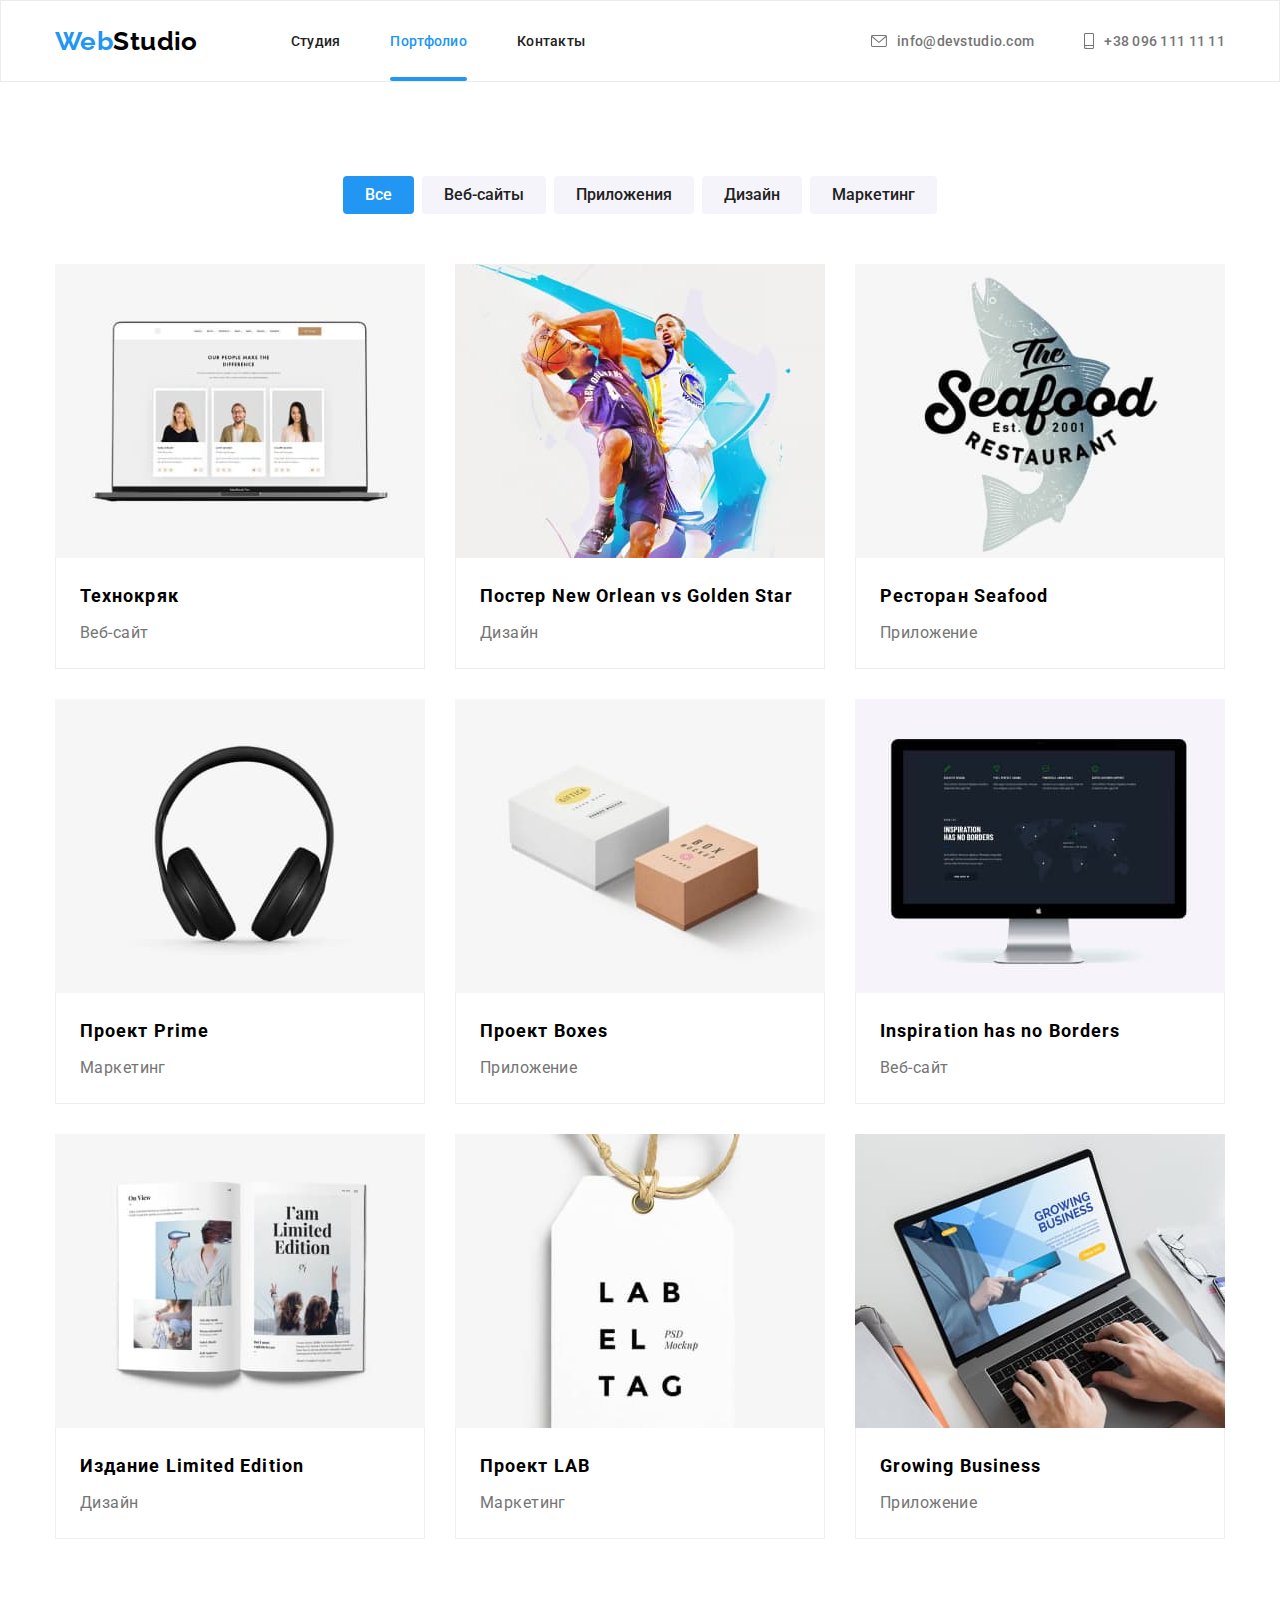
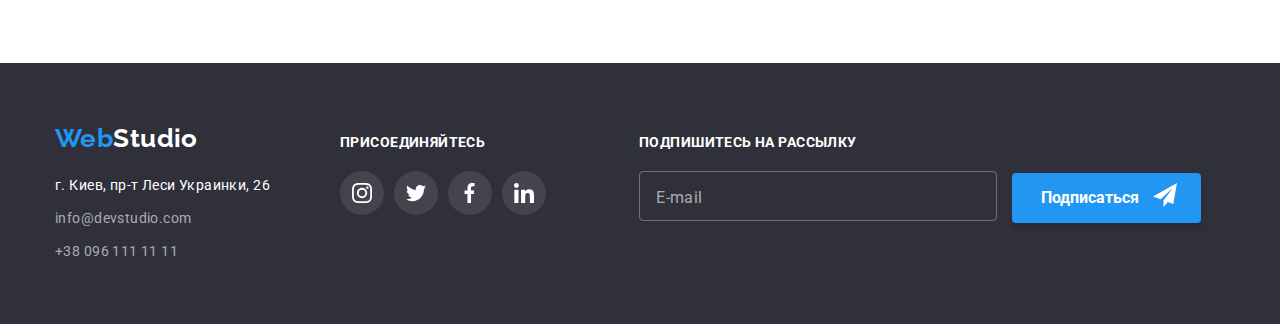
==== portfolio.html @ 41ed91b5 "Initial commit" ====
<!DOCTYPE html>
<html lang="ru">
  <head>
    <meta charset="UTF-8" />
    <meta http-equiv="X-UA-Compatible" content="IE=edge" />
    <meta name="viewport" content="width=device-width, initial-scale=1.0" />
    <title>Студия</title>
    <link rel="preconnect" href="https://fonts.googleapis.com" />
    <link rel="preconnect" href="https://fonts.gstatic.com" crossorigin />
    <!-- font styles start -->
    <link
      href="https://fonts.googleapis.com/css2?family=Raleway:wght@700&family=Roboto:wght@400;500;700;900&display=swap"
      rel="stylesheet"
    />
    <!-- font styles end -->

    <!-- normalize styles start -->
    <link
      rel="stylesheet"
      href="https://cdn.jsdelivr.net/npm/modern-normalize@1.1.0/modern-normalize.min.css"
    />
    <!-- normalize styles end -->

    <!-- custom styles start -->
    <link rel="stylesheet" href="./css/styles.css" />
    <!-- custom styles end -->
  </head>

  <body>
    <!-- Секція хедер -->
    <header class="header">
      <div class="container header-container">
        <!--Навігація  -->

        <nav class="header-nav">
          <a href="./index.html" lang="en" class="logo">
            <span class="logo-inner">Web</span>Studio</a
          >
          <ul class="header-list">
            <li class="lists list-nav">
              <a class="links nav" href="./index.html">Студия</a>
            </li>

            <li class="lists list-nav">
              <a class="links nav current" href="./portfolio.html">Портфолио</a>
            </li>
            <li class="lists list-nav">
              <a class="links nav" href="">Контакты</a>
            </li>
          </ul>
        </nav>
        <!-- Контакти -->
        <ul class="contact">
          <li class="lists list-contact">
            <a class="links contact-item" href="mailto:info@devstudio.com">
              <svg class="header-contact-icon" width="16" height="12">
                <use href="./images/icons.svg#icon-mail"></use>
              </svg>
              info@devstudio.com</a
            >
          </li>

          <li class="lists list-contact">
            <a class="links contact-item" href="tel:+380961111111">
              <svg class="header-contact-icon" width="10" height="16">
                <use href="./images/icons.svg#icon-tel"></use>
              </svg>
              +38 096 111 11 11</a
            >
          </li>
        </ul>
      </div>
    </header>

    <!-- Секція унікального контенту -->

    <main>
      <!-- Секція меню -->
      <section class="sections">
        <div class="container">
          <h1 class="visually-hidden" hidden>Портфолио</h1>
          <ul class="button-list">
            <li class="button-item">
              <button class="button current-button" type="button">Все</button>
            </li>
            <li class="button-item">
              <button class="button" type="button">Веб-сайты</button>
            </li>
            <li class="button-item">
              <button class="button" type="button">Приложения</button>
            </li>
            <li class="button-item">
              <button class="button" type="button">Дизайн</button>
            </li>
            <li class="button-item">
              <button class="button" type="button">Маркетинг</button>
            </li>
          </ul>

          <!-- Портфоліо -->

          <ul class="portfolio-list">
            <!-- 1 -->
            <li class="lists pic-list">
              <a
                class="links portfolio-link"
                href="#"
                target="_blank"
                rel="noopener noreferrer"
                aria-label="Веб-сайт Технокряк"
              >
                <div class="overlay">
                  <img
                    class="pic"
                    src="./images/portfolio/portfolio-1.jpg"
                    width="370"
                    height="294"
                    alt="Веб-сайт Технокряк"
                  />

                  <div class="portfolio-overlay">
                    <p class="portfolio-desc">
                      Ресурс предлагает комплексные предложения с разным уровнем
                      функционала и сервисов. Все это позволит посетителю
                      получить исчерпывающие сведения о компании или частном
                      лице.
                    </p>
                  </div>
                </div>

                <div class="portfolio-text">
                  <h2 class="pic-title">Технокряк</h2>
                  <p class="pic-text">Веб-сайт</p>
                </div>
              </a>
            </li>
            <!-- 2 -->
            <li class="lists pic-list">
              <a
                class="links portfolio-link"
                href="#"
                target="_blank"
                rel="noopener noreferrer"
                aria-label="Постер New Orlean vs Golden Star"
              >
                <div class="overlay">
                  <img
                    class="pic"
                    src="./images/portfolio/portfolio-2.jpg"
                    width="370"
                    height="294"
                    alt="Постер New Orlean vs Golden Star"
                  />

                  <div class="portfolio-overlay">
                    <p class="portfolio-desc">
                      Ресурс предлагает комплексные предложения с разным уровнем
                      функционала и сервисов. Все это позволит посетителю
                      получить исчерпывающие сведения о компании или частном
                      лице.
                    </p>
                  </div>
                </div>

                <div class="portfolio-text">
                  <h2 class="pic-title">Постер New Orlean vs Golden Star</h2>
                  <p class="pic-text">Дизайн</p>
                </div>
              </a>
            </li>
            <!-- 3 -->
            <li class="lists pic-list">
              <a
                class="links portfolio-link"
                href="#"
                target="_blank"
                rel="noopener noreferrer"
                aria-label="Приложение Ресторан Seafood"
              >
                <div class="overlay">
                  <img
                    class="pic"
                    src="./images/portfolio/portfolio-3.jpg"
                    width="370"
                    height="294"
                    alt="Приложение Ресторан Seafood"
                  />

                  <div class="portfolio-overlay">
                    <p class="portfolio-desc">
                      Ресурс предлагает комплексные предложения с разным уровнем
                      функционала и сервисов. Все это позволит посетителю
                      получить исчерпывающие сведения о компании или частном
                      лице.
                    </p>
                  </div>
                </div>

                <div class="portfolio-text">
                  <h2 class="pic-title">Ресторан Seafood</h2>
                  <p class="pic-text">Приложение</p>
                </div>
              </a>
            </li>
            <!-- 4 -->
            <li class="lists pic-list">
              <a
                class="links portfolio-link"
                href="#"
                target="_blank"
                rel="noopener noreferrer"
                aria-label="Проект Prime Маркетинг"
              >
                <div class="overlay">
                  <img
                    class="pic"
                    src="./images/portfolio/portfolio-4.jpg"
                    width="370"
                    height="294"
                    alt="Проект Prime Маркетинг"
                  />
                  <div class="portfolio-overlay">
                    <p class="portfolio-desc">
                      Ресурс предлагает комплексные предложения с разным уровнем
                      функционала и сервисов. Все это позволит посетителю
                      получить исчерпывающие сведения о компании или частном
                      лице.
                    </p>
                  </div>
                </div>

                <div class="portfolio-text">
                  <h2 class="pic-title">Проект Prime</h2>
                  <p class="pic-text">Маркетинг</p>
                </div>
              </a>
            </li>
            <!-- 5 -->
            <li class="lists pic-list">
              <a
                class="links portfolio-link"
                href="#"
                target="_blank"
                rel="noopener noreferrer"
                aria-label="Приложение Проект Boxes"
              >
                <div class="overlay">
                  <img
                    class="pic"
                    src="./images/portfolio/portfolio-5.jpg"
                    width="370"
                    height="294"
                    alt="Приложение Проект Boxes"
                  />
                  <div class="portfolio-overlay">
                    <p class="portfolio-desc">
                      Ресурс предлагает комплексные предложения с разным уровнем
                      функционала и сервисов. Все это позволит посетителю
                      получить исчерпывающие сведения о компании или частном
                      лице.
                    </p>
                  </div>
                </div>

                <div class="portfolio-text">
                  <h2 class="pic-title">Проект Boxes</h2>
                  <p class="pic-text">Приложение</p>
                </div>
              </a>
            </li>
            <!-- 6 -->
            <li class="lists pic-list">
              <a
                class="links portfolio-link"
                href="#"
                target="_blank"
                rel="noopener noreferrer"
                aria-label="Веб-сайт Inspiration has no Borders"
              >
                <div class="overlay">
                  <img
                    class="pic"
                    src="./images/portfolio/portfolio-6.jpg"
                    width="370"
                    height="294"
                    alt="Веб-сайт Inspiration has no Borders"
                  />
                  <div class="portfolio-overlay">
                    <p class="portfolio-desc">
                      Ресурс предлагает комплексные предложения с разным уровнем
                      функционала и сервисов. Все это позволит посетителю
                      получить исчерпывающие сведения о компании или частном
                      лице.
                    </p>
                  </div>
                </div>

                <div class="portfolio-text">
                  <h2 class="pic-title">Inspiration has no Borders</h2>
                  <p class="pic-text">Веб-сайт</p>
                </div>
              </a>
            </li>
            <!-- 7 -->
            <li class="lists pic-list">
              <a
                class="links portfolio-link"
                href="#"
                target="_blank"
                rel="noopener noreferrer"
                aria-label="Дизайн Издание Limited Edition"
              >
                <div class="overlay">
                  <img
                    class="pic"
                    src="./images/portfolio/portfolio-7.jpg"
                    width="370"
                    height="294"
                    alt="Дизайн Издание Limited Edition"
                  />
                  <div class="portfolio-overlay">
                    <p class="portfolio-desc">
                      Ресурс предлагает комплексные предложения с разным уровнем
                      функционала и сервисов. Все это позволит посетителю
                      получить исчерпывающие сведения о компании или частном
                      лице.
                    </p>
                  </div>
                </div>

                <div class="portfolio-text">
                  <h2 class="pic-title">Издание Limited Edition</h2>
                  <p class="pic-text">Дизайн</p>
                </div>
              </a>
            </li>
            <!-- 8 -->
            <li class="lists pic-list">
              <a
                class="links portfolio-link"
                href="#"
                target="_blank"
                rel="noopener noreferrer"
                aria-label="Маркетинг Проект LAB"
              >
                <div class="overlay">
                  <img
                    class="pic"
                    src="./images/portfolio/portfolio-8.jpg"
                    width="370"
                    height="294"
                    alt="Маркетинг Проект LAB"
                  />
                  <div class="portfolio-overlay">
                    <p class="portfolio-desc">
                      Ресурс предлагает комплексные предложения с разным уровнем
                      функционала и сервисов. Все это позволит посетителю
                      получить исчерпывающие сведения о компании или частном
                      лице.
                    </p>
                  </div>
                </div>

                <div class="portfolio-text">
                  <h2 class="pic-title">Проект LAB</h2>
                  <p class="pic-text">Маркетинг</p>
                </div>
              </a>
            </li>
            <!-- 9 -->
            <li class="lists pic-list">
              <a
                class="links portfolio-link"
                href="#"
                target="_blank"
                rel="noopener noreferrer"
                aria-label="Приложение Growing Business"
              >
                <div class="overlay">
                  <img
                    class="pic"
                    src="./images/portfolio/portfolio-9.jpg"
                    width="370"
                    height="294"
                    alt="Приложение Growing Business"
                  />
                  <div class="portfolio-overlay">
                    <p class="portfolio-desc">
                      Ресурс предлагает комплексные предложения с разным уровнем
                      функционала и сервисов. Все это позволит посетителю
                      получить исчерпывающие сведения о компании или частном
                      лице.
                    </p>
                  </div>
                </div>

                <div class="portfolio-text">
                  <h2 class="pic-title">Growing Business</h2>
                  <p class="pic-text">Приложение</p>
                </div>
              </a>
            </li>
          </ul>
        </div>
      </section>
    </main>

    <!-- Секція футер -->

    <footer class="footer">
      <div class="container footer-container">
        <div>
          <a href="./index.html" lang="en" class="logo-footer">
            <span class="logo-inner">Web</span>Studio</a
          >
          <address>
            <ul class="lists">
              <li class="footer-list">
                <a
                  class="links footer-address"
                  href="https://goo.gl/maps/wfiKkDKAyTFL9xXX8"
                  target="_blank"
                  rel="noopener noreferrer"
                >
                  г. Киев, пр-т Леси Украинки, 26
                </a>
              </li>
              <li class="footer-list">
                <a class="links footer-link" href="mailto:info@devstudio.com"
                  >info@devstudio.com</a
                >
              </li>
              <li class="footer-list">
                <a class="links footer-link" href="tel:+380961111111"
                  >+38 096 111 11 11</a
                >
              </li>
            </ul>
          </address>
        </div>

        <div class="footer-contacts">
          <h3 class="footer-contacts-title">присоединяйтесь</h3>
          <ul class="footer-contacts-list">
            <li class="footer-icons">
              <a
                class="footer-contacts-link"
                href=""
                target="_blank"
                rel="noopener noreferrer"
                aria-label="Instagram"
              >
                <svg class="footer-icons-img" width="20" height="20">
                  <use href="./images/icons.svg#icon-instagram"></use>
                </svg>
              </a>
            </li>

            <li class="footer-icons">
              <a
                class="footer-contacts-link"
                href=""
                target="_blank"
                rel="noopener noreferrer"
                aria-label="Twitter"
              >
                <svg class="footer-icons-img" width="20" height="20">
                  <use href="./images/icons.svg#icon-twitter"></use>
                </svg>
              </a>
            </li>

            <li class="footer-icons">
              <a
                class="footer-contacts-link"
                href=""
                target="_blank"
                rel="noopener noreferrer"
                aria-label="Facebook"
              >
                <svg class="footer-icons-img" width="20" height="20">
                  <use href="./images/icons.svg#icon-facebook"></use>
                </svg>
              </a>
            </li>

            <li class="footer-icons">
              <a
                class="footer-contacts-link"
                href=""
                target="_blank"
                rel="noopener noreferrer"
                aria-label="linkedin"
              >
                <svg class="footer-icons-img" width="20" height="20">
                  <use href="./images/icons.svg#icon-linkedin"></use>
                </svg>
              </a>
            </li>
          </ul>
        </div>

        <div class="footer-form">
          <h3 class="footer-mail-title">Подпишитесь на рассылку</h3>
          <div class="footer-form-group">
            <form class="footer-form-mail" name="subscription-form">
              <div class="footer-field-group">
                <label>
                  <input
                    class="footer-input-field"
                    type="email"
                    name="user-email"
                    placeholder="E-mail"
                  />
                </label>
                <button class="footer-form-button" type="submit">
                  Подписаться
                </button>
                <svg class="send-img" width="24" height="24">
                  <use href="./images/icons.svg#icon-send"></use>
                </svg>
              </div>
            </form>
          </div>
        </div>
      </div>
    </footer>
  </body>
</html>
---- css/styles.css ----
:root {
  /* fonts */
  --main-font: Roboto, sans-serif;
  --secondary-font: Raleway;
  /* text colors */
  --light-grey-txt-cl: #757575;
  --dark-grey-txt-cl: #212121;
  --black-txt-cl: #000000;
  --accent-cl: #2196f3;
  --white-txt-cl: #ffffff;
  /* bg-colors */
  --main-bg-cl: #ffffff;
  --secondary-bg-cl: #2f303a;
  --additional-bg-cl: #f5f4fa;
  --header-border-cl: #ececec;
  /* other */
}

body {
  font-family: var(--main-font);
  font-size: 14px;
  letter-spacing: 0.03em;
  background-color: var(--main-bg-cl);
  color: var(--light-grey-txt-cl);
}

/* reset */

html {
  box-sizing: border-box;
}
*,
*::after,
*::before {
  box-sizing: inherit;
}

.no-scroll {
  overflow: hidden;
}

/* Стили для обнуления верхних отступов у элементов */
h1,
h2,
h3,
h4,
h5,
h6,
p {
  margin: 0;
}

img {
  display: block;
  max-width: 100%;
  height: auto;
}

/* Класс для обнуления базовых свойств у ссылок */

ul {
  list-style: none;
  padding-left: 0;
  margin: 0;
}

.links {
  text-decoration: none;
  color: inherit;
}

/* Класс для обнуления базовых свойств у списков */
.lists {
  list-style: none;
  margin: 0;
  padding: 0;
}

/* Класс для скрытого заголовка */
.visually-hidden {
  position: absolute;
  width: 1px;
  height: 1px;
  margin: -1px;
  border: 0;
  padding: 0;
  white-space: nowrap;
  clip-path: inset(100%);
  clip: rect(0, 0, 0, 0);
  overflow: hidden;
}

.container {
  width: 1200px;
  margin-left: auto;
  margin-right: auto;
  padding-left: 15px;
  padding-right: 15px;
}

.header-container {
  display: flex;
  align-items: center;
}

.sections {
  padding-top: 94px;
  padding-bottom: 94px;
}

.doing-section {
  padding-top: 0px;
  padding-bottom: 94px;
}

.header {
  border: 1px solid var(--header-border-cl);
}

/* Logo style */
.logo {
  color: var(--black-txt-cl);
  text-decoration: none;
  font-family: Raleway;
  font-weight: 700;
  font-size: 26px;
  line-height: 1.19;
  word-spacing: 1px;
  margin-left: 0;
  margin-right: 93px;
}

.logo-inner {
  color: var(--accent-cl);
  text-decoration: none;
  font-family: Raleway;
  font-weight: 700;
  font-size: 26px;
  line-height: 1.19;
  margin-right: 0;
}
.logo-footer {
  color: var(--main-bg-cl);
  text-decoration: none;
  font-family: Raleway;
  font-weight: 700;
  font-size: 26px;
  line-height: 1.19;
  display: inline-block;
  margin-bottom: 20px;
}

/* Navigation style */
.nav {
  position: relative;
  padding-top: 32px;
  padding-bottom: 32px;
  color: var(--dark-grey-txt-cl);
  font-weight: 500;
  line-height: 1.17;
  letter-spacing: 0.02em;
  display: block;

  transition-property: color;
  transition-duration: 250ms;
  transition-timing-function: cubic-bezier(0.4, 0, 0.2, 1);
}

.header-nav {
  display: flex;
  align-items: center;
}
.nav:hover,
.nav:focus {
  color: var(--accent-cl);
}

.current {
  color: var(--accent-cl);
}

.current::after {
  content: '';
  position: absolute;
  bottom: 0;
  left: 0;

  width: 100%;
  height: 4px;

  background-color: var(--accent-cl);
  border-radius: 2px;
}

.header-list {
  display: flex;
  padding-left: 0;
}

.list-nav:not(:last-child) {
  margin-right: 50px;
}

/* Contact style */

.contact {
  display: flex;
  padding-left: 0;
  margin-left: auto;
}

.list-contact:not(:last-child) {
  margin-right: 50px;
}

.contact-item {
  font-weight: 500;
  color: var(--light-grey-txt-cl);
  line-height: 1.17;
  letter-spacing: 0.02em;
  padding-top: 32px;
  padding-bottom: 32px;
  display: flex;
  align-items: center;

  transition-property: color;
  transition-duration: 250ms;
  transition-timing-function: cubic-bezier(0.4, 0, 0.2, 1);
}
.contact-item:hover,
.contact-item:focus {
  color: var(--accent-cl);
}

.header-contact-icon {
  fill: currentColor;
  margin-right: 10px;
}

/* Hero styles */
.hero {
  text-align: center;
  padding-top: 200px;
  padding-bottom: 200px;
  max-width: 1600px;
  margin-right: auto;
  margin-left: auto;

  background-color: var(--secondary-bg-cl);
  background-image: linear-gradient(
      to right,
      rgba(47, 48, 58, 0.4),
      rgba(47, 48, 58, 0.4)
    ),
    url(../images/bagraund.jpg);
  background-repeat: no-repeat;
  background-size: cover;
  background-position: center;
}

.hero-title {
  font-weight: 900;
  font-size: 44px;
  line-height: 1.36;
  color: var(--main-bg-cl);
  text-transform: uppercase;
  letter-spacing: 0.06em;

  text-align: center;
  margin-bottom: 30px;
  width: 696px;
  margin-left: auto;
  margin-right: auto;
}
.order {
  font-family: inherit;
  font-weight: 700;
  font-size: 16px;
  line-height: 1.88;
  background-color: var(--accent-cl);
  color: var(--main-bg-cl);
  border: none;
  cursor: pointer;
  letter-spacing: 0.06em;
  text-align: center;

  box-shadow: 0px 4px 4px rgba(0, 0, 0, 0.15);
  border-radius: 4px;
  padding: 10px 30px;
}

/* Benefits style */

.benefits-list {
  display: flex;
  align-items: center;
}

.benefits-item {
  width: 270px;
}

.benefits-item:not(:last-child) {
  margin-right: 30px;
}

.benefits-text {
  margin-top: 10px;
}

.benefits-title {
  font-size: 14px;
  line-height: 1.17;
  color: var(--dark-grey-txt-cl);
  text-transform: uppercase;
}
.benefits-text {
  line-height: 1.71;
}

/* benefits-icons-styles */

.benefits-icon {
  width: 270px;
  height: 120px;
  background-color: #f5f4fa;
  margin-bottom: 30px;
  display: flex;
  align-items: center;
  justify-content: center;
}

/* Секція чим ми займаємось */

.section-title {
  font-size: 36px;
  line-height: 1.71;
  color: var(--dark-grey-txt-cl);
}

/* Секція чим ми займаємось */

.section-title {
  text-align: center;
  margin-bottom: 50px;
}

.images-list {
  display: flex;
  margin-left: 0;
  padding-left: 0;
}

.img-list:not(:last-child) {
  margin-right: 30px;
}

/* ====================== */
/* ====================== */
.img-list {
  position: relative;
}

.doing-overlay {
  position: absolute;
  bottom: 0;
  right: 0;
  background-color: rgba(47, 48, 58, 0.8);
  width: 100%;
  height: 70px;
  backdrop-filter: blur(3px);
  display: flex;
  align-items: center;
  justify-content: center;
}

.doing-desc {
  font-weight: 700;
  font-size: 14px;
  line-height: 1.1;
  text-align: center;
  text-transform: uppercase;
  color: var(--white-txt-cl);
  padding: 27px 82px;
}

/* ====================== */
/* ====================== */

/* Team styles */

.team-section {
  background-color: var(--additional-bg-cl);
}

.section-title {
  text-align: center;
  margin-bottom: 50px;
}

.team-list {
  display: flex;
  text-align: center;
  padding-left: 0;
}

.image-title {
  font-weight: 500;
  font-size: 16px;
  line-height: 1.17;
  color: var(--dark-grey-txt-cl);
  margin-bottom: 10px;
}
.image-text {
  font-size: 16px;
  line-height: 1.17;
  margin-bottom: 16px;
}

.team-box {
  padding-top: 30px;
  padding-bottom: 30px;
}

.for-shadow {
  box-shadow: 0px 1px 3px rgba(0, 0, 0, 0.12), 0px 1px 1px rgba(0, 0, 0, 0.14),
    0px 2px 1px rgba(0, 0, 0, 0.2);
  border-radius: 0px 0px 4px 4px;
  background-color: var(--main-bg-cl);
}

/* team contacts icons styles */

.team-contacts-list {
  display: flex;
  justify-content: center;
}

.team-contacts-icons:not(:last-child) {
  margin-right: 10px;
}

.team-contacts-link {
  display: flex;
  align-items: center;
  justify-content: center;
  width: 44px;
  height: 44px;
  background-color: var(--main-bg-cl);
  border-radius: 50%;
  fill: #afb1b8;

  transition-property: background-color;
  transition-duration: 250ms;
  transition-timing-function: cubic-bezier(0.4, 0, 0.2, 1);
}

.team-contacts-link:hover,
.team-contacts-link:focus {
  background-color: var(--accent-cl);
}

.team-icons-img {
  transition-property: fill;
  transition-duration: 250ms;
  transition-timing-function: cubic-bezier(0.4, 0, 0.2, 1);
}

.team-contacts-link:hover .team-icons-img,
.team-contacts-link:focus .team-icons-img {
  fill: var(--white-txt-cl);
}

/* Client section icons styles */

.clients-title {
  font-size: 36px;
  line-height: 1.17;
  text-align: center;
  color: var(--dark-grey-txt-cl);
  margin-bottom: 50px;
}
.clients-list {
  display: flex;
  justify-content: center;
}

.clients-item {
  display: flex;
}

.clients-item:not(:last-child) {
  margin-right: 30px;
}

.client-link {
  display: flex;
  align-items: center;
  justify-content: center;
  width: 170px;
  height: 92px;
  border: 1px solid#afb1b8;
  border-radius: 4%;
  cursor: pointer;
  color: #afb1b8;

  transition-property: color, border-color;
  transition-duration: 250ms;
  transition-timing-function: cubic-bezier(0.4, 0, 0.2, 1);
}

.clients-icon {
  fill: currentColor;
}

.client-link:hover,
.client-link:focus {
  border-color: var(--accent-cl);
  color: var(--accent-cl);
}

/* Footer styles */
.footer {
  background-color: var(--secondary-bg-cl);
  color: var(--main-bg-cl);
  padding-top: 60px;
  padding-bottom: 60px;
}

.footer-address {
  font-style: normal;
  line-height: 1.71;
  color: var(--white-txt-cl);
}

.footer-list:not(:last-child) {
  margin-bottom: 9px;
}
.footer-link {
  font-style: normal;
  line-height: 1.71;
  color: rgba(255, 255, 255, 0.6);

  transition-property: color;
  transition-duration: 250ms;
  transition-timing-function: cubic-bezier(0.4, 0, 0.2, 1);
}
.footer-link:hover,
.footer-link:focus {
  color: var(--accent-cl);
}

/* footer contacts icons styles */

.footer-container {
  display: flex;
  align-items: baseline;
}

.footer-contacts {
  margin-left: 70px;
}

.footer-contacts-title {
  font-style: normal;
  font-weight: 700;
  font-size: 14px;
  line-height: 1.14;
  letter-spacing: 0.03em;
  text-transform: uppercase;
  margin-bottom: 20px;
}

.footer-contacts-list {
  display: flex;
  align-items: center;
}

.footer-contacts-link {
  display: flex;
  align-items: center;
  justify-content: center;
  width: 44px;
  height: 44px;
  background-color: rgba(250, 250, 250, 0.1);
  border-radius: 50%;
  box-shadow: (0px 4px 4px rgba(0, 0, 0, 0.25));
  fill: var(--white-txt-cl);

  transition-property: background-color;
  transition-duration: 250ms;
  transition-timing-function: cubic-bezier(0.4, 0, 0.2, 1);
}

.footer-icons:not(:last-child) {
  margin-right: 10px;
}

.footer-contacts-link:hover,
.footer-contacts-link:focus {
  background-color: var(--accent-cl);
}

/* Button portfolio styles */
.button-list {
  text-decoration: none;
  list-style: none;
  display: flex;
  justify-content: center;
  padding-left: 0px;
  margin-top: 0;
  margin-bottom: 50px;
}
.button {
  color: var(--dark-grey-txt-cl);
  background-color: var(--additional-bg-cl);
  padding: 6px 22px;
  line-height: 1.6;
  border-radius: 4px;
  border: none;
  font-family: inherit;
  font-weight: 500;
  font-size: 16px;
  cursor: pointer;

  transition-property: color, background-color, box-shadow;
  transition-duration: 250ms;
  transition-timing-function: cubic-bezier(0.4, 0, 0.2, 1);
}

.button-item:not(:last-child) {
  margin-right: 8px;
}

.button:hover,
.button:focus {
  background-color: var(--accent-cl);
  color: var(--white-txt-cl);
  box-shadow: 0px 4px 4px rgba(0, 0, 0, 0.25);
}

.current-button {
  background-color: var(--accent-cl);
  color: var(--white-txt-cl);
}

/* Image portfolio styles */

.portfolio-list {
  display: flex;
  flex-wrap: wrap;
  padding-left: 0;
}

/* ====================== */
/* ====================== */
.pic-list {
  margin-right: 30px;
  margin-bottom: 30px;
}

.pic-list:nth-child(3n + 3) {
  margin-right: 0;
}

.overlay {
  position: relative;
  overflow: hidden;
}

.overlay:hover .portfolio-overlay {
  transform: translateY(0);
}

.portfolio-overlay {
  position: absolute;
  top: 0;
  left: 0;

  transform: translateY(139%);

  transition-duration: 250ms;
  transition-timing-function: cubic-bezier(0.4, 0, 0.2, 1);
  backdrop-filter: blur(3px);
  display: flex;
  align-items: center;
  justify-content: center;
  width: 370px;
  height: 294px;
  background-color: rgba(33, 150, 243, 0.9);
}

.portfolio-desc {
  color: var(--white-txt-cl);
  font-size: 18px;
  line-height: 1.6;
  padding: 63px 24px;
}
/* ====================== */
/* ====================== */

.portfolio-link {
  display: block;

  transition-property: box-shadow;
  transition-duration: 250ms;
  transition-timing-function: cubic-bezier(0.4, 0, 0.2, 1);
}

.portfolio-link:hover {
  box-shadow: 0px 1px 1px rgba(0, 0, 0, 0.12), 0px 4px 4px rgba(0, 0, 0, 0.06),
    1px 4px 6px rgba(0, 0, 0, 0.16);
}

.portfolio-text {
  border-top: none;
  border-right: 1px solid #eeeeee;
  border-left: 1px solid #eeeeee;
  border-bottom: 1px solid #eeeeee;
  padding: 20px 24px;
}

.pic-title {
  font-size: 18px;
  line-height: 2;
  color: var(--black-txt-cl);
  letter-spacing: 0.06em;
  margin-bottom: 4px;
}

.pic-text {
  font-size: 16px;
  line-height: 1.88;
}

/* modal window */

.backdrop {
  position: fixed;
  top: 0;
  left: 0;
  width: 100%;
  height: 100%;
  background-color: rgba(0, 0, 0, 0.25);
  z-index: 1000;

  opacity: 1;
  visibility: visible;
  pointer-events: initial;

  transition: opacity 250ms cubic-bezier(0.4, 0, 0.2, 1),
    visibility 250ms cubic-bezier(0.4, 0, 0.2, 1);
}

.backdrop.is-hidden {
  opacity: 0;
  visibility: hidden;
  pointer-events: none;
}

.modal {
  position: absolute;
  padding: 40px;
  top: 50%;
  left: 50%;
  transform: translate(-50%, -50%);
  min-width: 528px;
  min-height: 581px;
  background-color: var(--main-bg-cl);
  border-radius: 4px;
  box-shadow: 0px 4px 4px 0px rgba(0, 0, 0, 0.25);
}

.modal-close-btn {
  position: absolute;
  top: 8px;
  right: 8px;
  width: 30px;
  height: 30px;
  border-radius: 50%;
  display: flex;
  align-items: center;
  justify-content: center;
  background-color: var(--main-bg-cl);
  border: 1px solid rgba(0, 0, 0, 0.1);
  padding: 0;
  cursor: pointer;
  outline: transparent;

  transition-property: color;
  transition-duration: 250ms;
  transition-timing-function: cubic-bezier(0.4, 0, 0.2, 1);
}

.modal-close-btn:hover,
.modal-close-btn:focus {
  color: var(--accent-cl);
}

.modal-close-svg {
  fill: currentColor;
}

/* Form style */

.footer-form {
  margin-left: 93px;
}

.footer-mail-title {
  margin-bottom: 20px;
  line-height: 1.14;
  font-size: 14px;
  text-transform: uppercase;
  letter-spacing: 0.03em;
  color: var(--white-txt-cl);
}

.footer-form-group {
  display: flex;
  align-items: center;
  justify-content: center;
}

.footer-input-field {
  background-color: transparent;
  border: 1px solid rgba(255, 255, 255, 0.3);
  border-radius: 4px;
  width: 358px;
  height: 50px;
  padding-left: 16px;
  margin-right: 12px;
  outline: transparent;
  color: var(--white-txt-cl);
  font-style: normal;
  line-height: 1.71;
  font-family: inherit;
  font-size: 18px;

  transition-property: border;
  transition-duration: 250ms;
  transition-timing-function: cubic-bezier(0.4, 0, 0.2, 1);
}

.footer-input-field::placeholder {
  font-size: 16px;
  line-height: 1.25;
  letter-spacing: 0.03em;
  color: rgba(255, 255, 255, 0.6);
}

.footer-input-field:focus {
  border-color: var(--accent-cl);
}

.footer-form-button {
  color: var(--white-txt-cl);
  background-color: var(--accent-cl);
  padding: 10px 62px 10px 29px;
  border-radius: 4px;
  border: none;
  font-family: inherit;
  font-weight: 700;
  font-size: 16px;
  line-height: 1.9;
  font-style: normal;
  cursor: pointer;
  box-shadow: 0px 4px 4px rgba(0, 0, 0, 0.15);
}

.footer-field-group {
  position: relative;
}

.send-img {
  position: absolute;
  top: 0;
  transform: translateY(50%);
  right: 24px;
  fill: var(--white-txt-cl);
}

/*  */

.modal-form-title {
  display: block;

  margin-bottom: 12px;
  text-align: center;

  font-weight: 700;
  font-size: 20px;
  line-height: 1.2;
  color: var(--dark-grey-txt-cl);
}

.modal-form-text {
  display: block;
  margin-bottom: 4px;

  font-size: 12px;
  line-height: 1.2;
  letter-spacing: 0.01em;
  color: var(--light-grey-txt-cl);
}

.modal-contact-group {
  display: block;
  padding: 0;
  border: none;
  margin-bottom: 10px;
  position: relative;
}

.modal-contact-item {
  width: 100%;
  height: 40px;
  border: 1px solid rgba(33, 33, 33, 0.2);
  border-radius: 4px;
  background-color: transparent;
  outline: transparent;
  padding-right: 5px;
  padding-left: 42px;
  color: var(--dark-grey-txt-cl);

  transition-property: border;
  transition-duration: 250ms;
  transition-timing-function: cubic-bezier(0.4, 0, 0.2, 1);
}

.modal-contact-item:focus {
  border-color: var(--accent-cl);
}

.modal-contact-svg {
  position: absolute;
  left: 15px;
  transform: translateY(110%);
  fill: var(--dark-grey-txt-cl);

  transition-property: fill;
  transition-duration: 250ms;
  transition-timing-function: cubic-bezier(0.4, 0, 0.2, 1);
}

.modal-contact-item:focus + .modal-contact-svg {
  fill: var(--accent-cl);
}

.modal-message {
  padding: 0;
  margin-bottom: 20px;
}

.modal-message-item {
  display: block;
  width: 100%;
  height: 120px;
  border: 1px solid rgba(33, 33, 33, 0.2);
  border-radius: 4px;
  background-color: transparent;
  padding: 12px 16px 12px 16px;
  color: var(--dark-grey-txt-cl);
  outline: transparent;
  resize: none;

  transition-property: border-color;
  transition-duration: 250ms;
  transition-timing-function: cubic-bezier(0.4, 0, 0.2, 1);
}

.modal-message-item::placeholder {
  font-size: 14px;
  line-height: 1.1;
  letter-spacing: 0.01em;
  color: rgba(117, 117, 117, 0.5);
}

.modal-message-item:focus {
  border-color: var(--accent-cl);
}

.form-checkbox {
  display: flex;
  justify-content: center;
  align-items: center;
  margin-bottom: 30px;
}

.form-checkbox-agreement {
  font-size: 14px;
  line-height: 1.71;
  color: var(--light-grey-txt-cl);
  user-select: none;
}

.form-checkbox-link {
  font-family: inherit;
  font-size: 14px;
  line-height: 1.71;
  text-decoration-line: underline;
  color: var(--accent-cl);
}

.form-checkbox-custom-checkbox {
  outline: 2px solid var(--dark-grey-txt-cl);
  outline-offset: -2px;
  border-radius: 2px;
  width: 16px;
  height: 15px;

  margin-right: 7px;

  transition-property: background-color, outline-color;
  transition-duration: 250ms;
  transition-timing-function: cubic-bezier(0.4, 0, 0.2, 1);
}

.form-checkbox-icon {
  fill: var(--white-txt-cl);
}

.form-checkbox-input:checked + .form-checkbox-custom-checkbox {
  background-color: var(--accent-cl);
  outline-color: var(--accent-cl);
}

.modal-form-button {
  display: block;
  color: var(--white-txt-cl);
  background-color: var(--accent-cl);
  padding: 10px 55px 10px 55px;
  border-radius: 4px;
  border: none;
  font-family: inherit;
  font-weight: 700;
  font-size: 16px;
  line-height: 1.9;
  font-style: normal;
  cursor: pointer;
  box-shadow: 0px 4px 4px rgba(0, 0, 0, 0.15);
  width: 200px;
  margin-left: auto;
  margin-right: auto;
}
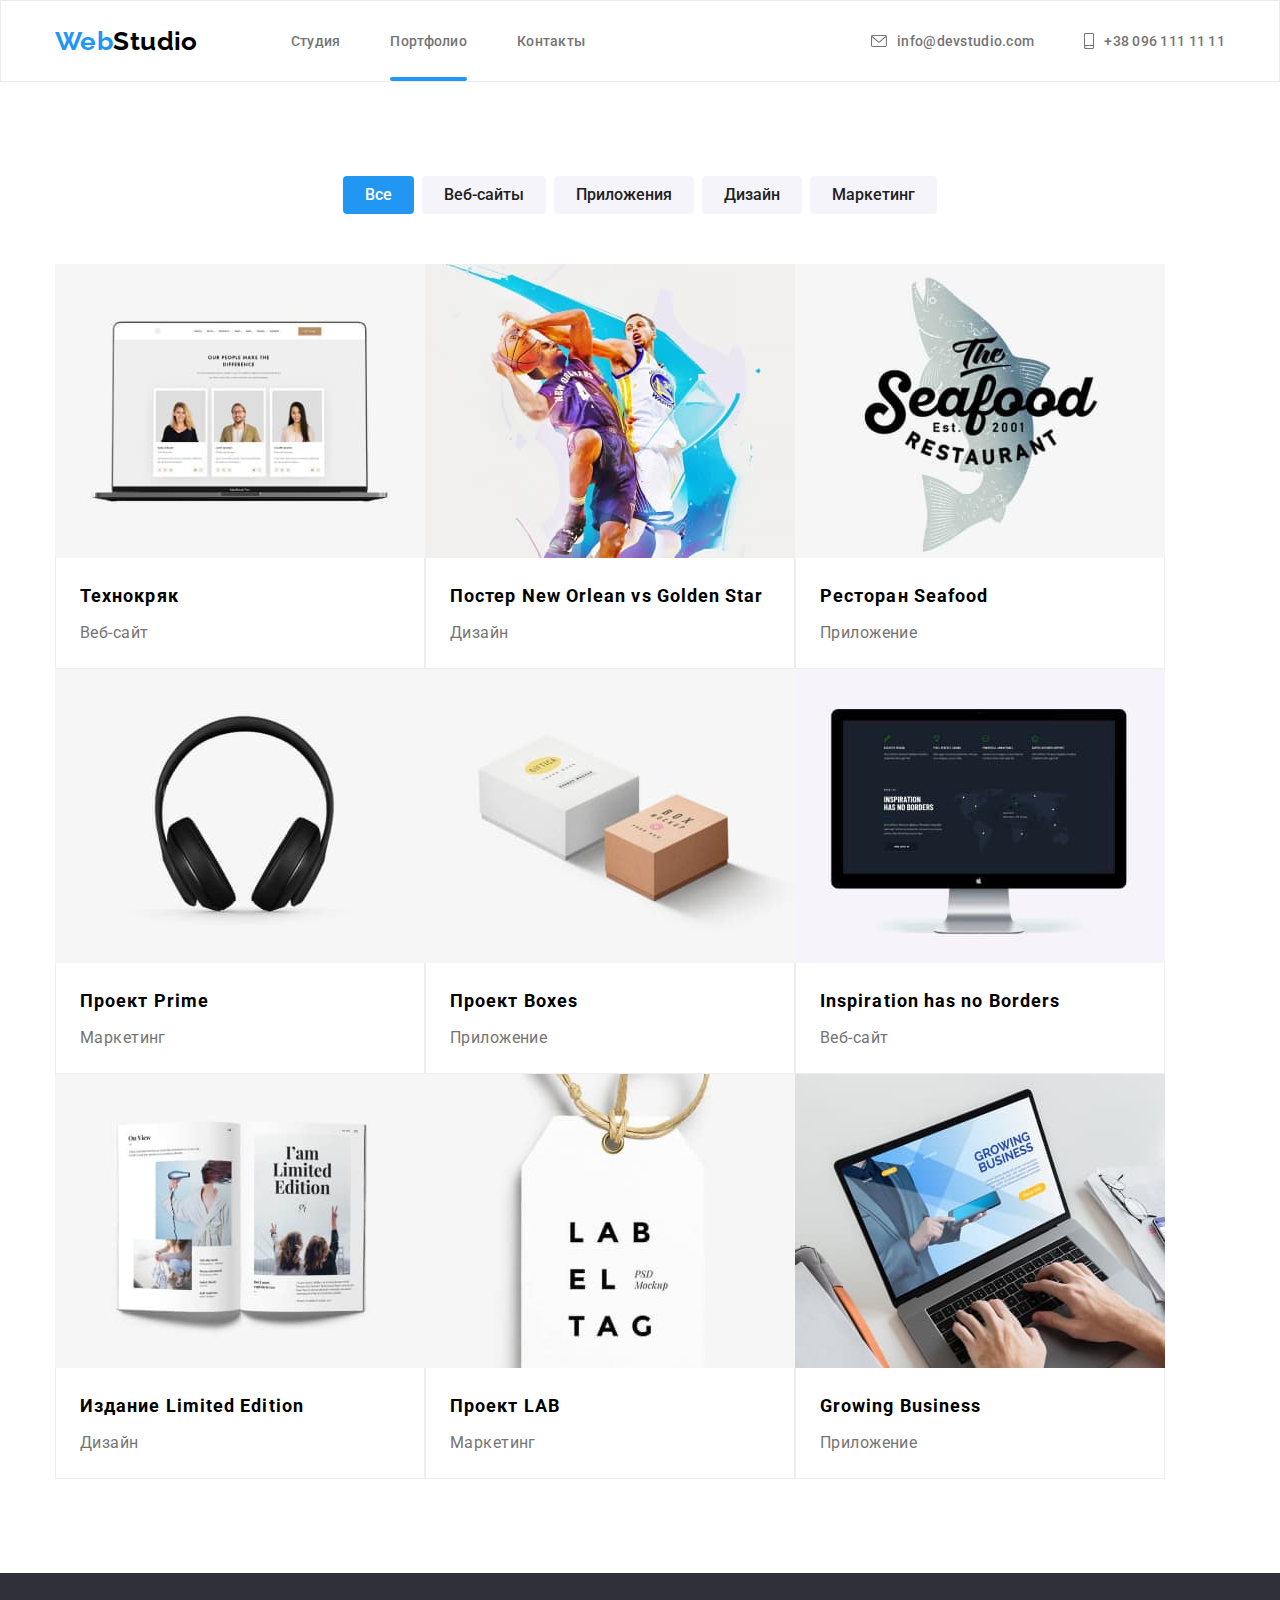
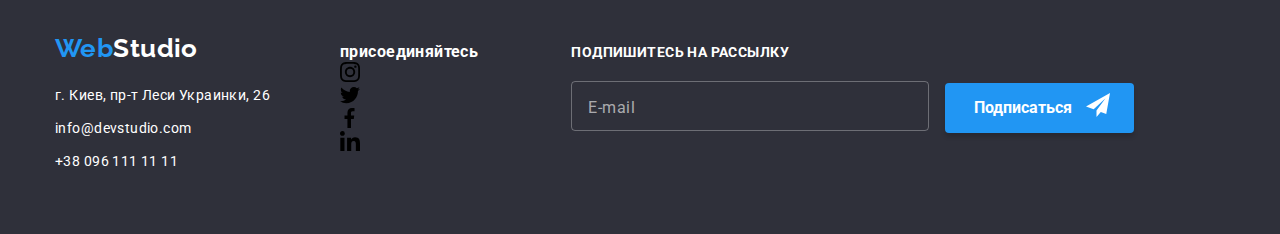
==== commit 346b8420: "спроба sass 1" ====
--- a/portfolio.html
+++ b/portfolio.html
@@ -23,46 +23,51 @@
 
     <!-- custom styles start -->
     <link rel="stylesheet" href="./css/styles.css" />
+    <link rel="stylesheet" href="./css/main.min.css" />
     <!-- custom styles end -->
   </head>
 
   <body>
     <!-- Секція хедер -->
     <header class="header">
-      <div class="container header-container">
+      <div class="container header__container">
         <!--Навігація  -->
 
-        <nav class="header-nav">
-          <a href="./index.html" lang="en" class="logo">
-            <span class="logo-inner">Web</span>Studio</a
+        <nav class="nav">
+          <a class="logo" href="./index.html" lang="en">
+            Web<span class="logo--black nav__logo">Studio</span></a
           >
-          <ul class="header-list">
-            <li class="lists list-nav">
-              <a class="links nav" href="./index.html">Студия</a>
-            </li>
-
-            <li class="lists list-nav">
-              <a class="links nav current" href="./portfolio.html">Портфолио</a>
-            </li>
-            <li class="lists list-nav">
-              <a class="links nav" href="">Контакты</a>
+          <ul class="nav__list">
+            <li class="nav__item lists">
+              <a class="nav__link links" href="./index.html">Студия</a>
+            </li>
+
+            <li class="nav__item lists">
+              <a
+                class="nav__link links nav__link--current"
+                href="./portfolio.html"
+                >Портфолио</a
+              >
+            </li>
+            <li class="nav__item lists">
+              <a class="nav__link links" href="">Контакты</a>
             </li>
           </ul>
         </nav>
         <!-- Контакти -->
         <ul class="contact">
-          <li class="lists list-contact">
-            <a class="links contact-item" href="mailto:info@devstudio.com">
-              <svg class="header-contact-icon" width="16" height="12">
+          <li class="contact__list lists">
+            <a class="contact__item links" href="mailto:info@devstudio.com">
+              <svg class="contact__icon" width="16" height="12">
                 <use href="./images/icons.svg#icon-mail"></use>
               </svg>
               info@devstudio.com</a
             >
           </li>
 
-          <li class="lists list-contact">
-            <a class="links contact-item" href="tel:+380961111111">
-              <svg class="header-contact-icon" width="10" height="16">
+          <li class="contact__list lists">
+            <a class="contact__item links" href="tel:+380961111111">
+              <svg class="contact__icon" width="10" height="16">
                 <use href="./images/icons.svg#icon-tel"></use>
               </svg>
               +38 096 111 11 11</a
@@ -79,31 +84,38 @@
       <section class="sections">
         <div class="container">
           <h1 class="visually-hidden" hidden>Портфолио</h1>
-          <ul class="button-list">
-            <li class="button-item">
-              <button class="button current-button" type="button">Все</button>
-            </li>
-            <li class="button-item">
-              <button class="button" type="button">Веб-сайты</button>
-            </li>
-            <li class="button-item">
-              <button class="button" type="button">Приложения</button>
-            </li>
-            <li class="button-item">
-              <button class="button" type="button">Дизайн</button>
-            </li>
-            <li class="button-item">
-              <button class="button" type="button">Маркетинг</button>
+
+          <ul class="menu">
+            <li class="menu__item">
+              <button class="menu__button menu__button--active" type="button">
+                Все
+              </button>
+            </li>
+
+            <li class="menu__item">
+              <button class="menu__button" type="button">Веб-сайты</button>
+            </li>
+
+            <li class="menu__item">
+              <button class="menu__button" type="button">Приложения</button>
+            </li>
+
+            <li class="menu__item">
+              <button class="menu__button" type="button">Дизайн</button>
+            </li>
+
+            <li class="menu__item">
+              <button class="menu__button" type="button">Маркетинг</button>
             </li>
           </ul>
 
           <!-- Портфоліо -->
 
-          <ul class="portfolio-list">
+          <ul class="portfolio">
             <!-- 1 -->
-            <li class="lists pic-list">
-              <a
-                class="links portfolio-link"
+            <li class="lists portfolio__item">
+              <a
+                class="links portfolio__link"
                 href="#"
                 target="_blank"
                 rel="noopener noreferrer"
@@ -111,33 +123,33 @@
               >
                 <div class="overlay">
                   <img
-                    class="pic"
+                    class="portfolio__pic"
                     src="./images/portfolio/portfolio-1.jpg"
                     width="370"
                     height="294"
                     alt="Веб-сайт Технокряк"
                   />
 
-                  <div class="portfolio-overlay">
-                    <p class="portfolio-desc">
-                      Ресурс предлагает комплексные предложения с разным уровнем
-                      функционала и сервисов. Все это позволит посетителю
-                      получить исчерпывающие сведения о компании или частном
-                      лице.
-                    </p>
-                  </div>
-                </div>
-
-                <div class="portfolio-text">
-                  <h2 class="pic-title">Технокряк</h2>
-                  <p class="pic-text">Веб-сайт</p>
+                  <div class="overlay__box">
+                    <p class="overlay__desc">
+                      Ресурс предлагает комплексные предложения с разным уровнем
+                      функционала и сервисов. Все это позволит посетителю
+                      получить исчерпывающие сведения о компании или частном
+                      лице.
+                    </p>
+                  </div>
+                </div>
+
+                <div class="portfolio__wraper">
+                  <h2 class="portfolio__title">Технокряк</h2>
+                  <p class="portfolio__text">Веб-сайт</p>
                 </div>
               </a>
             </li>
             <!-- 2 -->
-            <li class="lists pic-list">
-              <a
-                class="links portfolio-link"
+            <li class="lists portfolio__item">
+              <a
+                class="links portfolio__link"
                 href="#"
                 target="_blank"
                 rel="noopener noreferrer"
@@ -145,33 +157,35 @@
               >
                 <div class="overlay">
                   <img
-                    class="pic"
+                    class="portfolio__pic"
                     src="./images/portfolio/portfolio-2.jpg"
                     width="370"
                     height="294"
                     alt="Постер New Orlean vs Golden Star"
                   />
 
-                  <div class="portfolio-overlay">
-                    <p class="portfolio-desc">
-                      Ресурс предлагает комплексные предложения с разным уровнем
-                      функционала и сервисов. Все это позволит посетителю
-                      получить исчерпывающие сведения о компании или частном
-                      лице.
-                    </p>
-                  </div>
-                </div>
-
-                <div class="portfolio-text">
-                  <h2 class="pic-title">Постер New Orlean vs Golden Star</h2>
-                  <p class="pic-text">Дизайн</p>
+                  <div class="overlay__box">
+                    <p class="overlay__desc">
+                      Ресурс предлагает комплексные предложения с разным уровнем
+                      функционала и сервисов. Все это позволит посетителю
+                      получить исчерпывающие сведения о компании или частном
+                      лице.
+                    </p>
+                  </div>
+                </div>
+
+                <div class="portfolio__wraper">
+                  <h2 class="portfolio__title">
+                    Постер New Orlean vs Golden Star
+                  </h2>
+                  <p class="portfolio__text">Дизайн</p>
                 </div>
               </a>
             </li>
             <!-- 3 -->
-            <li class="lists pic-list">
-              <a
-                class="links portfolio-link"
+            <li class="lists portfolio__item">
+              <a
+                class="links portfolio__link"
                 href="#"
                 target="_blank"
                 rel="noopener noreferrer"
@@ -179,33 +193,33 @@
               >
                 <div class="overlay">
                   <img
-                    class="pic"
+                    class="portfolio__pic"
                     src="./images/portfolio/portfolio-3.jpg"
                     width="370"
                     height="294"
                     alt="Приложение Ресторан Seafood"
                   />
 
-                  <div class="portfolio-overlay">
-                    <p class="portfolio-desc">
-                      Ресурс предлагает комплексные предложения с разным уровнем
-                      функционала и сервисов. Все это позволит посетителю
-                      получить исчерпывающие сведения о компании или частном
-                      лице.
-                    </p>
-                  </div>
-                </div>
-
-                <div class="portfolio-text">
-                  <h2 class="pic-title">Ресторан Seafood</h2>
-                  <p class="pic-text">Приложение</p>
+                  <div class="overlay__box">
+                    <p class="overlay__desc">
+                      Ресурс предлагает комплексные предложения с разным уровнем
+                      функционала и сервисов. Все это позволит посетителю
+                      получить исчерпывающие сведения о компании или частном
+                      лице.
+                    </p>
+                  </div>
+                </div>
+
+                <div class="portfolio__wraper">
+                  <h2 class="portfolio__title">Ресторан Seafood</h2>
+                  <p class="portfolio__text">Приложение</p>
                 </div>
               </a>
             </li>
             <!-- 4 -->
-            <li class="lists pic-list">
-              <a
-                class="links portfolio-link"
+            <li class="lists portfolio__item">
+              <a
+                class="links portfolio__link"
                 href="#"
                 target="_blank"
                 rel="noopener noreferrer"
@@ -213,32 +227,32 @@
               >
                 <div class="overlay">
                   <img
-                    class="pic"
+                    class="portfolio__pic"
                     src="./images/portfolio/portfolio-4.jpg"
                     width="370"
                     height="294"
                     alt="Проект Prime Маркетинг"
                   />
-                  <div class="portfolio-overlay">
-                    <p class="portfolio-desc">
-                      Ресурс предлагает комплексные предложения с разным уровнем
-                      функционала и сервисов. Все это позволит посетителю
-                      получить исчерпывающие сведения о компании или частном
-                      лице.
-                    </p>
-                  </div>
-                </div>
-
-                <div class="portfolio-text">
-                  <h2 class="pic-title">Проект Prime</h2>
-                  <p class="pic-text">Маркетинг</p>
+                  <div class="overlay__box">
+                    <p class="overlay__desc">
+                      Ресурс предлагает комплексные предложения с разным уровнем
+                      функционала и сервисов. Все это позволит посетителю
+                      получить исчерпывающие сведения о компании или частном
+                      лице.
+                    </p>
+                  </div>
+                </div>
+
+                <div class="portfolio__wraper">
+                  <h2 class="portfolio__title">Проект Prime</h2>
+                  <p class="portfolio__text">Маркетинг</p>
                 </div>
               </a>
             </li>
             <!-- 5 -->
-            <li class="lists pic-list">
-              <a
-                class="links portfolio-link"
+            <li class="lists portfolio__item">
+              <a
+                class="links portfolio__link"
                 href="#"
                 target="_blank"
                 rel="noopener noreferrer"
@@ -246,32 +260,32 @@
               >
                 <div class="overlay">
                   <img
-                    class="pic"
+                    class="portfolio__pic"
                     src="./images/portfolio/portfolio-5.jpg"
                     width="370"
                     height="294"
                     alt="Приложение Проект Boxes"
                   />
-                  <div class="portfolio-overlay">
-                    <p class="portfolio-desc">
-                      Ресурс предлагает комплексные предложения с разным уровнем
-                      функционала и сервисов. Все это позволит посетителю
-                      получить исчерпывающие сведения о компании или частном
-                      лице.
-                    </p>
-                  </div>
-                </div>
-
-                <div class="portfolio-text">
-                  <h2 class="pic-title">Проект Boxes</h2>
-                  <p class="pic-text">Приложение</p>
+                  <div class="overlay__box">
+                    <p class="overlay__desc">
+                      Ресурс предлагает комплексные предложения с разным уровнем
+                      функционала и сервисов. Все это позволит посетителю
+                      получить исчерпывающие сведения о компании или частном
+                      лице.
+                    </p>
+                  </div>
+                </div>
+
+                <div class="portfolio__wraper">
+                  <h2 class="portfolio__title">Проект Boxes</h2>
+                  <p class="portfolio__text">Приложение</p>
                 </div>
               </a>
             </li>
             <!-- 6 -->
-            <li class="lists pic-list">
-              <a
-                class="links portfolio-link"
+            <li class="lists portfolio__item">
+              <a
+                class="links portfolio__link"
                 href="#"
                 target="_blank"
                 rel="noopener noreferrer"
@@ -279,32 +293,32 @@
               >
                 <div class="overlay">
                   <img
-                    class="pic"
+                    class="portfolio__pic"
                     src="./images/portfolio/portfolio-6.jpg"
                     width="370"
                     height="294"
                     alt="Веб-сайт Inspiration has no Borders"
                   />
-                  <div class="portfolio-overlay">
-                    <p class="portfolio-desc">
-                      Ресурс предлагает комплексные предложения с разным уровнем
-                      функционала и сервисов. Все это позволит посетителю
-                      получить исчерпывающие сведения о компании или частном
-                      лице.
-                    </p>
-                  </div>
-                </div>
-
-                <div class="portfolio-text">
-                  <h2 class="pic-title">Inspiration has no Borders</h2>
-                  <p class="pic-text">Веб-сайт</p>
+                  <div class="overlay__box">
+                    <p class="overlay__desc">
+                      Ресурс предлагает комплексные предложения с разным уровнем
+                      функционала и сервисов. Все это позволит посетителю
+                      получить исчерпывающие сведения о компании или частном
+                      лице.
+                    </p>
+                  </div>
+                </div>
+
+                <div class="portfolio__wraper">
+                  <h2 class="portfolio__title">Inspiration has no Borders</h2>
+                  <p class="portfolio__text">Веб-сайт</p>
                 </div>
               </a>
             </li>
             <!-- 7 -->
-            <li class="lists pic-list">
-              <a
-                class="links portfolio-link"
+            <li class="lists portfolio__item">
+              <a
+                class="links portfolio__link"
                 href="#"
                 target="_blank"
                 rel="noopener noreferrer"
@@ -312,32 +326,32 @@
               >
                 <div class="overlay">
                   <img
-                    class="pic"
+                    class="portfolio__pic"
                     src="./images/portfolio/portfolio-7.jpg"
                     width="370"
                     height="294"
                     alt="Дизайн Издание Limited Edition"
                   />
-                  <div class="portfolio-overlay">
-                    <p class="portfolio-desc">
-                      Ресурс предлагает комплексные предложения с разным уровнем
-                      функционала и сервисов. Все это позволит посетителю
-                      получить исчерпывающие сведения о компании или частном
-                      лице.
-                    </p>
-                  </div>
-                </div>
-
-                <div class="portfolio-text">
-                  <h2 class="pic-title">Издание Limited Edition</h2>
-                  <p class="pic-text">Дизайн</p>
+                  <div class="overlay__box">
+                    <p class="overlay__desc">
+                      Ресурс предлагает комплексные предложения с разным уровнем
+                      функционала и сервисов. Все это позволит посетителю
+                      получить исчерпывающие сведения о компании или частном
+                      лице.
+                    </p>
+                  </div>
+                </div>
+
+                <div class="portfolio__wraper">
+                  <h2 class="portfolio__title">Издание Limited Edition</h2>
+                  <p class="portfolio__text">Дизайн</p>
                 </div>
               </a>
             </li>
             <!-- 8 -->
-            <li class="lists pic-list">
-              <a
-                class="links portfolio-link"
+            <li class="lists portfolio__item">
+              <a
+                class="links portfolio__link"
                 href="#"
                 target="_blank"
                 rel="noopener noreferrer"
@@ -345,32 +359,32 @@
               >
                 <div class="overlay">
                   <img
-                    class="pic"
+                    class="portfolio__pic"
                     src="./images/portfolio/portfolio-8.jpg"
                     width="370"
                     height="294"
                     alt="Маркетинг Проект LAB"
                   />
-                  <div class="portfolio-overlay">
-                    <p class="portfolio-desc">
-                      Ресурс предлагает комплексные предложения с разным уровнем
-                      функционала и сервисов. Все это позволит посетителю
-                      получить исчерпывающие сведения о компании или частном
-                      лице.
-                    </p>
-                  </div>
-                </div>
-
-                <div class="portfolio-text">
-                  <h2 class="pic-title">Проект LAB</h2>
-                  <p class="pic-text">Маркетинг</p>
+                  <div class="overlay__box">
+                    <p class="overlay__desc">
+                      Ресурс предлагает комплексные предложения с разным уровнем
+                      функционала и сервисов. Все это позволит посетителю
+                      получить исчерпывающие сведения о компании или частном
+                      лице.
+                    </p>
+                  </div>
+                </div>
+
+                <div class="portfolio__wraper">
+                  <h2 class="portfolio__title">Проект LAB</h2>
+                  <p class="portfolio__text">Маркетинг</p>
                 </div>
               </a>
             </li>
             <!-- 9 -->
-            <li class="lists pic-list">
-              <a
-                class="links portfolio-link"
+            <li class="lists portfolio__item">
+              <a
+                class="links portfolio__link"
                 href="#"
                 target="_blank"
                 rel="noopener noreferrer"
@@ -378,25 +392,25 @@
               >
                 <div class="overlay">
                   <img
-                    class="pic"
+                    class="portfolio__pic"
                     src="./images/portfolio/portfolio-9.jpg"
                     width="370"
                     height="294"
                     alt="Приложение Growing Business"
                   />
-                  <div class="portfolio-overlay">
-                    <p class="portfolio-desc">
-                      Ресурс предлагает комплексные предложения с разным уровнем
-                      функционала и сервисов. Все это позволит посетителю
-                      получить исчерпывающие сведения о компании или частном
-                      лице.
-                    </p>
-                  </div>
-                </div>
-
-                <div class="portfolio-text">
-                  <h2 class="pic-title">Growing Business</h2>
-                  <p class="pic-text">Приложение</p>
+                  <div class="overlay__box">
+                    <p class="overlay__desc">
+                      Ресурс предлагает комплексные предложения с разным уровнем
+                      функционала и сервисов. Все это позволит посетителю
+                      получить исчерпывающие сведения о компании или частном
+                      лице.
+                    </p>
+                  </div>
+                </div>
+
+                <div class="portfolio__wraper">
+                  <h2 class="portfolio__title">Growing Business</h2>
+                  <p class="portfolio__text">Приложение</p>
                 </div>
               </a>
             </li>
@@ -410,14 +424,14 @@
     <footer class="footer">
       <div class="container footer-container">
         <div>
-          <a href="./index.html" lang="en" class="logo-footer">
-            <span class="logo-inner">Web</span>Studio</a
+          <a href="./index.html" lang="en" class="logo">
+            Web<span class="logo--white footer__logo">Studio</span></a
           >
           <address>
             <ul class="lists">
               <li class="footer-list">
                 <a
-                  class="links footer-address"
+                  class="links address"
                   href="https://goo.gl/maps/wfiKkDKAyTFL9xXX8"
                   target="_blank"
                   rel="noopener noreferrer"
--- a/css/styles.css
+++ b/css/styles.css
@@ -1,32 +1,33 @@
-:root {
+/* :root {
   /* fonts */
-  --main-font: Roboto, sans-serif;
-  --secondary-font: Raleway;
-  /* text colors */
-  --light-grey-txt-cl: #757575;
-  --dark-grey-txt-cl: #212121;
-  --black-txt-cl: #000000;
-  --accent-cl: #2196f3;
-  --white-txt-cl: #ffffff;
-  /* bg-colors */
-  --main-bg-cl: #ffffff;
-  --secondary-bg-cl: #2f303a;
-  --additional-bg-cl: #f5f4fa;
-  --header-border-cl: #ececec;
-  /* other */
-}
-
-body {
+/* --main-font: Roboto, sans-serif; */
+/* --secondary-font: Raleway; */
+/* text colors */
+/* --light-grey-txt-cl: #757575; */
+/* --dark-grey-txt-cl: #212121; */
+/* --black-txt-cl: #000000; */
+/* --accent-cl: #2196f3; */
+/* --white-txt-cl: #ffffff; */
+/* bg-colors */
+/* --main-bg-cl: #ffffff; */
+/* --secondary-bg-cl: #2f303a; */
+/* --additional-bg-cl: #f5f4fa; */
+/* --header-border-cl: #ececec; */
+/* other */
+/* } */
+*/ 
+
+/* body {
   font-family: var(--main-font);
   font-size: 14px;
   letter-spacing: 0.03em;
   background-color: var(--main-bg-cl);
   color: var(--light-grey-txt-cl);
-}
+} */
 
 /* reset */
 
-html {
+/* html {
   box-sizing: border-box;
 }
 *,
@@ -37,10 +38,10 @@
 
 .no-scroll {
   overflow: hidden;
-}
+} */
 
 /* Стили для обнуления верхних отступов у элементов */
-h1,
+/* h1,
 h2,
 h3,
 h4,
@@ -54,11 +55,11 @@
   display: block;
   max-width: 100%;
   height: auto;
-}
+} */
 
 /* Класс для обнуления базовых свойств у ссылок */
 
-ul {
+/* ul {
   list-style: none;
   padding-left: 0;
   margin: 0;
@@ -67,14 +68,18 @@
 .links {
   text-decoration: none;
   color: inherit;
-}
+} */
 
 /* Класс для обнуления базовых свойств у списков */
-.lists {
+/* .lists {
   list-style: none;
   margin: 0;
   padding: 0;
-}
+} */
+
+/* Класс для обнуления базовых свойств у ссылок */
+
+
 
 /* Класс для скрытого заголовка */
 .visually-hidden {
@@ -90,7 +95,7 @@
   overflow: hidden;
 }
 
-.container {
+/* .container {
   width: 1200px;
   margin-left: auto;
   margin-right: auto;
@@ -98,27 +103,27 @@
   padding-right: 15px;
 }
 
-.header-container {
-  display: flex;
-  align-items: center;
-}
-
-.sections {
+.header__container {
+  display: flex;
+  align-items: center;
+} */
+
+/* .sections {
   padding-top: 94px;
   padding-bottom: 94px;
-}
-
-.doing-section {
+} */
+
+/* .doing {
   padding-top: 0px;
   padding-bottom: 94px;
 }
 
 .header {
   border: 1px solid var(--header-border-cl);
-}
+} */
 
 /* Logo style */
-.logo {
+.logo--black {
   color: var(--black-txt-cl);
   text-decoration: none;
   font-family: Raleway;
@@ -126,11 +131,14 @@
   font-size: 26px;
   line-height: 1.19;
   word-spacing: 1px;
+}
+
+.nav__logo {
   margin-left: 0;
   margin-right: 93px;
 }
 
-.logo-inner {
+.logo {
   color: var(--accent-cl);
   text-decoration: none;
   font-family: Raleway;
@@ -139,7 +147,7 @@
   line-height: 1.19;
   margin-right: 0;
 }
-.logo-footer {
+.logo--white {
   color: var(--main-bg-cl);
   text-decoration: none;
   font-family: Raleway;
@@ -147,11 +155,14 @@
   font-size: 26px;
   line-height: 1.19;
   display: inline-block;
+}
+
+.footer__logo {
   margin-bottom: 20px;
 }
 
 /* Navigation style */
-.nav {
+.nav__link {
   position: relative;
   padding-top: 32px;
   padding-bottom: 32px;
@@ -166,20 +177,20 @@
   transition-timing-function: cubic-bezier(0.4, 0, 0.2, 1);
 }
 
-.header-nav {
-  display: flex;
-  align-items: center;
-}
-.nav:hover,
-.nav:focus {
+.nav {
+  display: flex;
+  align-items: center;
+}
+.nav__link:hover,
+.nav__link:focus {
   color: var(--accent-cl);
 }
 
-.current {
+.nav__link--current {
   color: var(--accent-cl);
 }
 
-.current::after {
+.nav__link--current::after {
   content: '';
   position: absolute;
   bottom: 0;
@@ -192,12 +203,12 @@
   border-radius: 2px;
 }
 
-.header-list {
+.nav__list {
   display: flex;
   padding-left: 0;
 }
 
-.list-nav:not(:last-child) {
+.nav__item:not(:last-child) {
   margin-right: 50px;
 }
 
@@ -209,11 +220,11 @@
   margin-left: auto;
 }
 
-.list-contact:not(:last-child) {
+.contact__list:not(:last-child) {
   margin-right: 50px;
 }
 
-.contact-item {
+.contact__item {
   font-weight: 500;
   color: var(--light-grey-txt-cl);
   line-height: 1.17;
@@ -227,12 +238,12 @@
   transition-duration: 250ms;
   transition-timing-function: cubic-bezier(0.4, 0, 0.2, 1);
 }
-.contact-item:hover,
-.contact-item:focus {
+.contact__item:hover,
+.contact__item:focus {
   color: var(--accent-cl);
 }
 
-.header-contact-icon {
+.contact__icon {
   fill: currentColor;
   margin-right: 10px;
 }
@@ -258,7 +269,7 @@
   background-position: center;
 }
 
-.hero-title {
+.hero__title {
   font-weight: 900;
   font-size: 44px;
   line-height: 1.36;
@@ -272,7 +283,7 @@
   margin-left: auto;
   margin-right: auto;
 }
-.order {
+/* .btn {
   font-family: inherit;
   font-weight: 700;
   font-size: 16px;
@@ -287,40 +298,38 @@
   box-shadow: 0px 4px 4px rgba(0, 0, 0, 0.15);
   border-radius: 4px;
   padding: 10px 30px;
-}
+} */
 
 /* Benefits style */
 
-.benefits-list {
-  display: flex;
-  align-items: center;
-}
-
-.benefits-item {
+.benefits__list {
+  display: flex;
+  align-items: center;
+}
+
+.benefits__item {
   width: 270px;
 }
 
-.benefits-item:not(:last-child) {
+.benefits__item:not(:last-child) {
   margin-right: 30px;
 }
 
-.benefits-text {
-  margin-top: 10px;
-}
-
-.benefits-title {
+.benefits__title {
   font-size: 14px;
   line-height: 1.17;
   color: var(--dark-grey-txt-cl);
   text-transform: uppercase;
 }
-.benefits-text {
+
+.benefits__text {
+  margin-top: 10px;
   line-height: 1.71;
 }
 
 /* benefits-icons-styles */
 
-.benefits-icon {
+.benefits__wraper {
   width: 270px;
   height: 120px;
   background-color: #f5f4fa;
@@ -332,32 +341,27 @@
 
 /* Секція чим ми займаємось */
 
-.section-title {
+.title {
   font-size: 36px;
   line-height: 1.71;
   color: var(--dark-grey-txt-cl);
-}
-
-/* Секція чим ми займаємось */
-
-.section-title {
   text-align: center;
   margin-bottom: 50px;
 }
 
-.images-list {
+.doing__list {
   display: flex;
   margin-left: 0;
   padding-left: 0;
 }
 
-.img-list:not(:last-child) {
+.doing__item:not(:last-child) {
   margin-right: 30px;
 }
 
 /* ====================== */
 /* ====================== */
-.img-list {
+.doing__item {
   position: relative;
 }
 
@@ -374,7 +378,7 @@
   justify-content: center;
 }
 
-.doing-desc {
+.doing-overlay__text {
   font-weight: 700;
   font-size: 14px;
   line-height: 1.1;
@@ -389,58 +393,61 @@
 
 /* Team styles */
 
-.team-section {
+.team {
   background-color: var(--additional-bg-cl);
 }
 
-.section-title {
-  text-align: center;
-  margin-bottom: 50px;
-}
-
-.team-list {
+.team__list {
   display: flex;
   text-align: center;
   padding-left: 0;
 }
 
-.image-title {
+.team__item {
+  position: relative;
+}
+
+.team__item:not(:last-child) {
+  margin-right: 30px;
+}
+
+.team__title {
   font-weight: 500;
   font-size: 16px;
   line-height: 1.17;
   color: var(--dark-grey-txt-cl);
   margin-bottom: 10px;
 }
-.image-text {
+.team__text {
   font-size: 16px;
   line-height: 1.17;
   margin-bottom: 16px;
 }
 
-.team-box {
+.team__box {
   padding-top: 30px;
   padding-bottom: 30px;
 }
 
-.for-shadow {
+.team--shadow {
   box-shadow: 0px 1px 3px rgba(0, 0, 0, 0.12), 0px 1px 1px rgba(0, 0, 0, 0.14),
     0px 2px 1px rgba(0, 0, 0, 0.2);
   border-radius: 0px 0px 4px 4px;
   background-color: var(--main-bg-cl);
 }
 
-/* team contacts icons styles */
-
-.team-contacts-list {
-  display: flex;
-  justify-content: center;
-}
-
-.team-contacts-icons:not(:last-child) {
+/* team social-contacts icons styles */
+
+/* .social-contact {
+  display: flex;
+  justify-content: center;
+}
+
+.social-contact__item:not(:last-child) {
   margin-right: 10px;
 }
 
-.team-contacts-link {
+.social-contact__link {
   display: flex;
   align-items: center;
   justify-content: center;
@@ -455,45 +462,38 @@
   transition-timing-function: cubic-bezier(0.4, 0, 0.2, 1);
 }
 
-.team-contacts-link:hover,
-.team-contacts-link:focus {
+.social-contact__link:hover,
+.social-contact__link:focus {
   background-color: var(--accent-cl);
 }
 
-.team-icons-img {
+.social-contact__img {
   transition-property: fill;
   transition-duration: 250ms;
   transition-timing-function: cubic-bezier(0.4, 0, 0.2, 1);
 }
 
-.team-contacts-link:hover .team-icons-img,
-.team-contacts-link:focus .team-icons-img {
+.social-contact__link:hover .social-contact__img,
+.social-contact__link:focus .social-contact__img {
   fill: var(--white-txt-cl);
-}
+} */
 
 /* Client section icons styles */
 
-.clients-title {
-  font-size: 36px;
-  line-height: 1.17;
-  text-align: center;
-  color: var(--dark-grey-txt-cl);
-  margin-bottom: 50px;
-}
-.clients-list {
-  display: flex;
-  justify-content: center;
-}
-
-.clients-item {
-  display: flex;
-}
-
-.clients-item:not(:last-child) {
+.clients__list {
+  display: flex;
+  justify-content: center;
+}
+
+.clients__item {
+  display: flex;
+}
+
+.clients__item:not(:last-child) {
   margin-right: 30px;
 }
 
-.client-link {
+.clients__link {
   display: flex;
   align-items: center;
   justify-content: center;
@@ -509,12 +509,12 @@
   transition-timing-function: cubic-bezier(0.4, 0, 0.2, 1);
 }
 
-.clients-icon {
+.clients__icon {
   fill: currentColor;
 }
 
-.client-link:hover,
-.client-link:focus {
+.clients__link:hover,
+.clients__link:focus {
   border-color: var(--accent-cl);
   color: var(--accent-cl);
 }
@@ -527,7 +527,7 @@
   padding-bottom: 60px;
 }
 
-.footer-address {
+.address {
   font-style: normal;
   line-height: 1.71;
   color: var(--white-txt-cl);
@@ -552,16 +552,16 @@
 
 /* footer contacts icons styles */
 
-.footer-container {
+/* .footer-container {
   display: flex;
   align-items: baseline;
-}
-
-.footer-contacts {
+} */
+
+/* .footer-contacts {
   margin-left: 70px;
 }
 
-.footer-contacts-title {
+.footer-contacts__title {
   font-style: normal;
   font-weight: 700;
   font-size: 14px;
@@ -571,12 +571,12 @@
   margin-bottom: 20px;
 }
 
-.footer-contacts-list {
-  display: flex;
-  align-items: center;
-}
-
-.footer-contacts-link {
+.footer-contacts__list {
+  display: flex;
+  align-items: center;
+}
+
+.footer-contacts__link {
   display: flex;
   align-items: center;
   justify-content: center;
@@ -592,17 +592,17 @@
   transition-timing-function: cubic-bezier(0.4, 0, 0.2, 1);
 }
 
-.footer-icons:not(:last-child) {
+.footer-contacts__item:not(:last-child) {
   margin-right: 10px;
 }
 
-.footer-contacts-link:hover,
-.footer-contacts-link:focus {
+.footer-contacts__link:hover,
+.footer-contacts__link:focus {
   background-color: var(--accent-cl);
-}
+} */
 
 /* Button portfolio styles */
-.button-list {
+.menu {
   text-decoration: none;
   list-style: none;
   display: flex;
@@ -611,7 +611,7 @@
   margin-top: 0;
   margin-bottom: 50px;
 }
-.button {
+.menu__button {
   color: var(--dark-grey-txt-cl);
   background-color: var(--additional-bg-cl);
   padding: 6px 22px;
@@ -628,25 +628,25 @@
   transition-timing-function: cubic-bezier(0.4, 0, 0.2, 1);
 }
 
-.button-item:not(:last-child) {
+.menu__item:not(:last-child) {
   margin-right: 8px;
 }
 
-.button:hover,
-.button:focus {
+.menu__button:hover,
+.menu__button:focus {
   background-color: var(--accent-cl);
   color: var(--white-txt-cl);
   box-shadow: 0px 4px 4px rgba(0, 0, 0, 0.25);
 }
 
-.current-button {
+.menu__button--active {
   background-color: var(--accent-cl);
   color: var(--white-txt-cl);
 }
 
 /* Image portfolio styles */
 
-.portfolio-list {
+.portfolio {
   display: flex;
   flex-wrap: wrap;
   padding-left: 0;
@@ -654,12 +654,12 @@
 
 /* ====================== */
 /* ====================== */
-.pic-list {
+.portfolio__item {
   margin-right: 30px;
   margin-bottom: 30px;
 }
 
-.pic-list:nth-child(3n + 3) {
+.portfolio__item:nth-child(3n + 3) {
   margin-right: 0;
 }
 
@@ -668,11 +668,11 @@
   overflow: hidden;
 }
 
-.overlay:hover .portfolio-overlay {
+.overlay:hover .overlay__box {
   transform: translateY(0);
 }
 
-.portfolio-overlay {
+.overlay__box {
   position: absolute;
   top: 0;
   left: 0;
@@ -690,7 +690,7 @@
   background-color: rgba(33, 150, 243, 0.9);
 }
 
-.portfolio-desc {
+.overlay__desc {
   color: var(--white-txt-cl);
   font-size: 18px;
   line-height: 1.6;
@@ -699,7 +699,7 @@
 /* ====================== */
 /* ====================== */
 
-.portfolio-link {
+.portfolio__link {
   display: block;
 
   transition-property: box-shadow;
@@ -707,12 +707,12 @@
   transition-timing-function: cubic-bezier(0.4, 0, 0.2, 1);
 }
 
-.portfolio-link:hover {
+.portfolio__link:hover {
   box-shadow: 0px 1px 1px rgba(0, 0, 0, 0.12), 0px 4px 4px rgba(0, 0, 0, 0.06),
     1px 4px 6px rgba(0, 0, 0, 0.16);
 }
 
-.portfolio-text {
+.portfolio__wraper {
   border-top: none;
   border-right: 1px solid #eeeeee;
   border-left: 1px solid #eeeeee;
@@ -720,7 +720,7 @@
   padding: 20px 24px;
 }
 
-.pic-title {
+.portfolio__title {
   font-size: 18px;
   line-height: 2;
   color: var(--black-txt-cl);
@@ -728,7 +728,7 @@
   margin-bottom: 4px;
 }
 
-.pic-text {
+.portfolio__text {
   font-size: 16px;
   line-height: 1.88;
 }
@@ -853,7 +853,7 @@
   border-color: var(--accent-cl);
 }
 
-.footer-form-button {
+/* .footer-form-button {
   color: var(--white-txt-cl);
   background-color: var(--accent-cl);
   padding: 10px 62px 10px 29px;
@@ -866,7 +866,7 @@
   font-style: normal;
   cursor: pointer;
   box-shadow: 0px 4px 4px rgba(0, 0, 0, 0.15);
-}
+} */
 
 .footer-field-group {
   position: relative;
@@ -1025,7 +1025,7 @@
   outline-color: var(--accent-cl);
 }
 
-.modal-form-button {
+/* .modal-form-button {
   display: block;
   color: var(--white-txt-cl);
   background-color: var(--accent-cl);
@@ -1042,4 +1042,4 @@
   width: 200px;
   margin-left: auto;
   margin-right: auto;
-}
+} */
--- a/css/main.min.css
+++ b/css/main.min.css
@@ -0,0 +1 @@
+:root{--main-font: Roboto, sans-serif;--secondary-font: Raleway;--light-grey-txt-cl: #757575;--dark-grey-txt-cl: #212121;--black-txt-cl: #000000;--accent-cl: #2196f3;--white-txt-cl: #ffffff;--main-bg-cl: #ffffff;--secondary-bg-cl: #2f303a;--additional-bg-cl: #f5f4fa;--header-border-cl: #ececec}body{font-family:var(--main-font);font-size:14px;letter-spacing:.03em;background-color:var(--main-bg-cl);color:var(--light-grey-txt-cl)}body.no-scroll{overflow:hidden}html{-webkit-box-sizing:border-box;box-sizing:border-box}*::after,*::before{-webkit-box-sizing:inherit;box-sizing:inherit}h1,h2,h3,h4,h5,h6,p{margin:0}img{display:block;max-width:100%;height:auto}ul{list-style:none;padding-left:0;margin:0}.links{text-decoration:none;color:inherit}.lists{list-style:none;margin:0;padding:0}.btn{font-family:inherit;font-weight:700;font-size:16px;line-height:1.88;background-color:var(--accent-cl);color:var(--main-bg-cl);border:none;cursor:pointer;letter-spacing:.06em;text-align:center;-webkit-box-shadow:0px 4px 4px rgba(0,0,0,.15);box-shadow:0px 4px 4px rgba(0,0,0,.15);border-radius:4px;padding:10px 30px}.footer-form-button{color:var(--white-txt-cl);background-color:var(--accent-cl);padding:10px 62px 10px 29px;border-radius:4px;border:none;font-family:inherit;font-weight:700;font-size:16px;line-height:1.9;font-style:normal;cursor:pointer;-webkit-box-shadow:0px 4px 4px rgba(0,0,0,.15);box-shadow:0px 4px 4px rgba(0,0,0,.15)}.modal-form-button{display:block;color:var(--white-txt-cl);background-color:var(--accent-cl);padding:10px 55px 10px 55px;border-radius:4px;border:none;font-family:inherit;font-weight:700;font-size:16px;line-height:1.9;font-style:normal;cursor:pointer;-webkit-box-shadow:0px 4px 4px rgba(0,0,0,.15);box-shadow:0px 4px 4px rgba(0,0,0,.15);width:200px;margin-left:auto;margin-right:auto}.sections{padding-top:94px;padding-bottom:94px}.doing{padding-top:0px;padding-bottom:94px}.header{border:1px solid var(--header-border-cl)}.container{width:1200px;margin-left:auto;margin-right:auto;padding-left:15px;padding-right:15px}.header__container{display:-webkit-box;display:-ms-flexbox;display:flex;-webkit-box-align:center;-ms-flex-align:center;align-items:center}.footer-container{display:-webkit-box;display:-ms-flexbox;display:flex;-webkit-box-align:baseline;-ms-flex-align:baseline;align-items:baseline}.social-contact{display:-webkit-box;display:-ms-flexbox;display:flex;-webkit-box-pack:center;-ms-flex-pack:center;justify-content:center}.social-contact__item:not(:last-child){margin-right:10px}.social-contact__link{display:-webkit-box;display:-ms-flexbox;display:flex;-webkit-box-align:center;-ms-flex-align:center;align-items:center;-webkit-box-pack:center;-ms-flex-pack:center;justify-content:center;width:44px;height:44px;background-color:var(--main-bg-cl);border-radius:50%;fill:#afb1b8;-webkit-transition-property:background-color;transition-property:background-color;-webkit-transition-duration:250ms;transition-duration:250ms;-webkit-transition-timing-function:cubic-bezier(0.4, 0, 0.2, 1);transition-timing-function:cubic-bezier(0.4, 0, 0.2, 1)}.social-contact__link:hover,.social-contact__link:focus{background-color:var(--accent-cl)}.social-contact__img{-webkit-transition-property:fill;transition-property:fill;-webkit-transition-duration:250ms;transition-duration:250ms;-webkit-transition-timing-function:cubic-bezier(0.4, 0, 0.2, 1);transition-timing-function:cubic-bezier(0.4, 0, 0.2, 1)}.social-contact__link:hover .social-contact__img,.social-contact__link:focus .social-contact__img{fill:var(--white-txt-cl)}.footer-contacts{margin-left:70px}.footer-contacts__title{font-style:normal;font-weight:700;font-size:14px;line-height:1.14;letter-spacing:.03em;text-transform:uppercase;margin-bottom:20px}.footer-contacts__list{display:-webkit-box;display:-ms-flexbox;display:flex;-webkit-box-align:center;-ms-flex-align:center;align-items:center}.footer-contacts__link{display:-webkit-box;display:-ms-flexbox;display:flex;-webkit-box-align:center;-ms-flex-align:center;align-items:center;-webkit-box-pack:center;-ms-flex-pack:center;justify-content:center;width:44px;height:44px;background-color:rgba(250,250,250,.1);border-radius:50%;fill:var(--white-txt-cl);-webkit-transition-property:background-color;transition-property:background-color;-webkit-transition-duration:250ms;transition-duration:250ms;-webkit-transition-timing-function:cubic-bezier(0.4, 0, 0.2, 1);transition-timing-function:cubic-bezier(0.4, 0, 0.2, 1)}.footer-contacts__item:not(:last-child){margin-right:10px}.footer-contacts__link:hover,.footer-contacts__link:focus{background-color:var(--accent-cl)}.header{display:-webkit-box;display:-ms-flexbox;display:flex}/*# sourceMappingURL=main.min.css.map */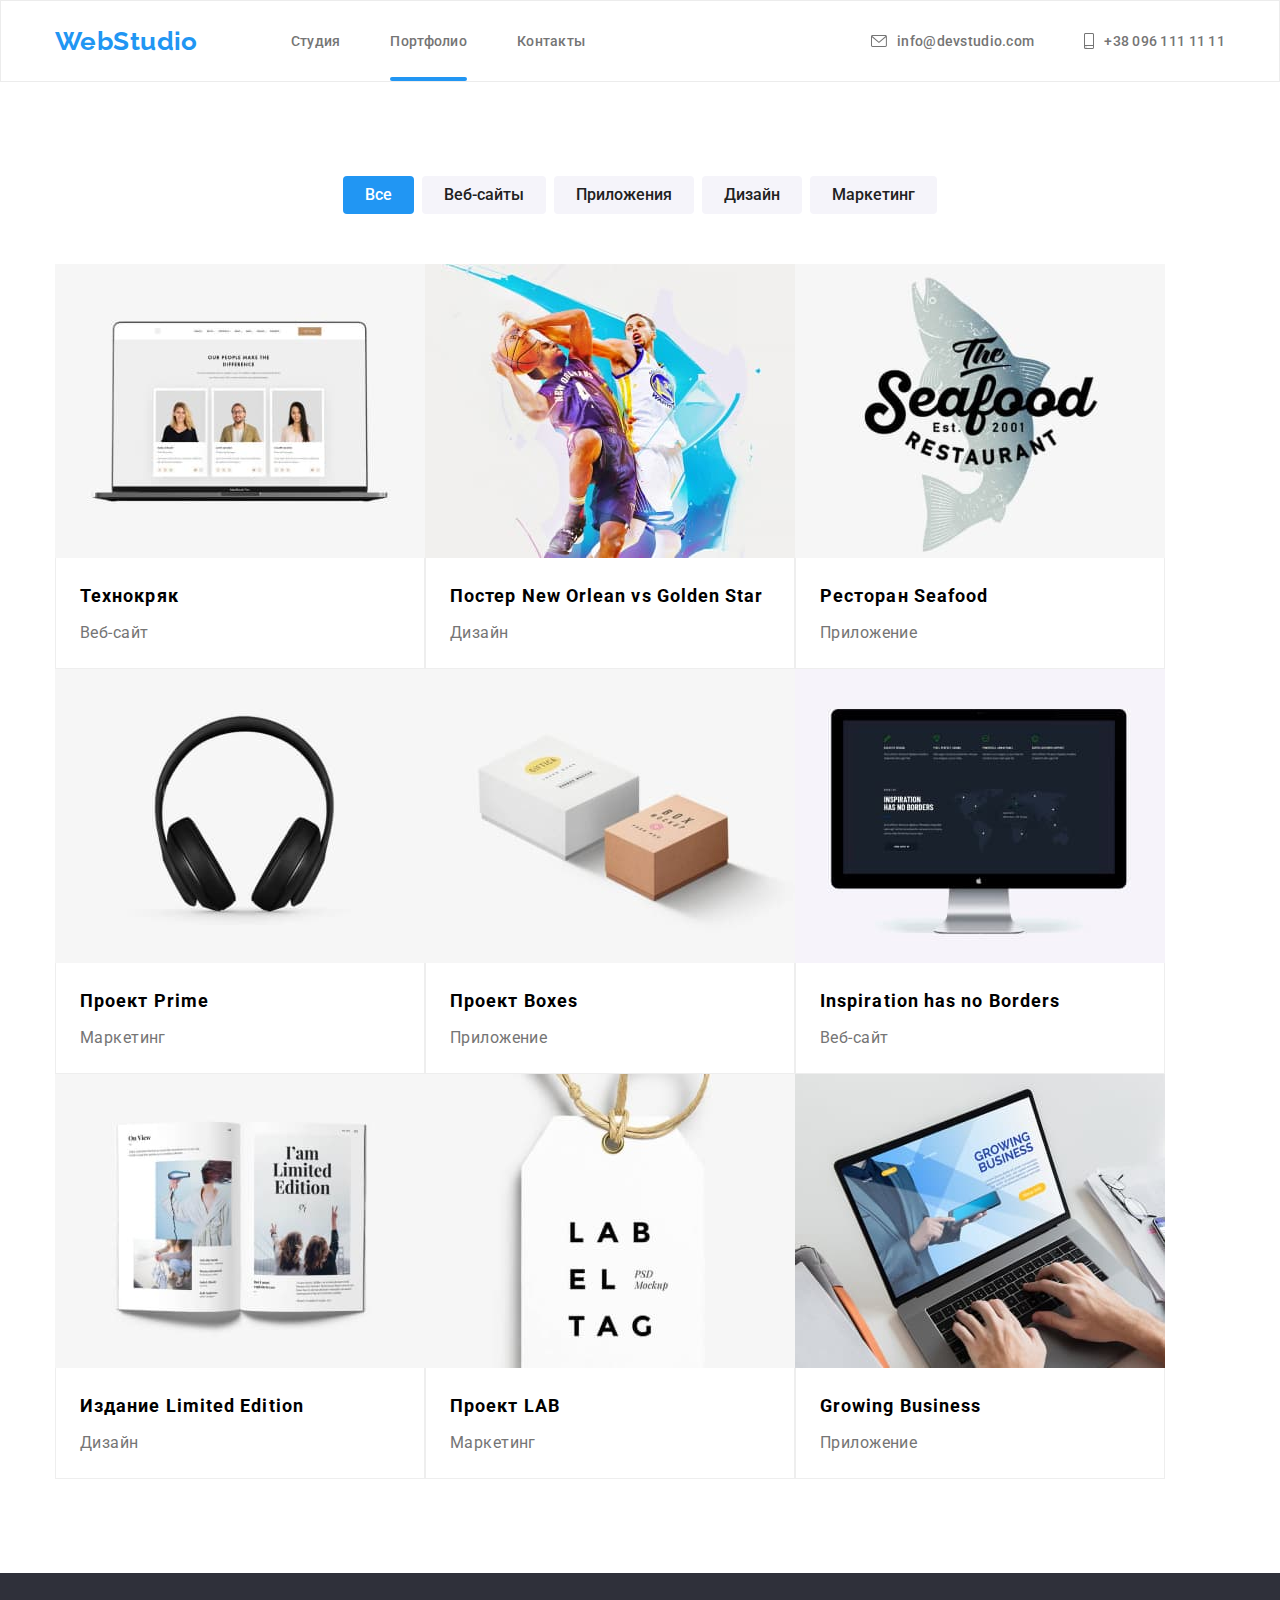
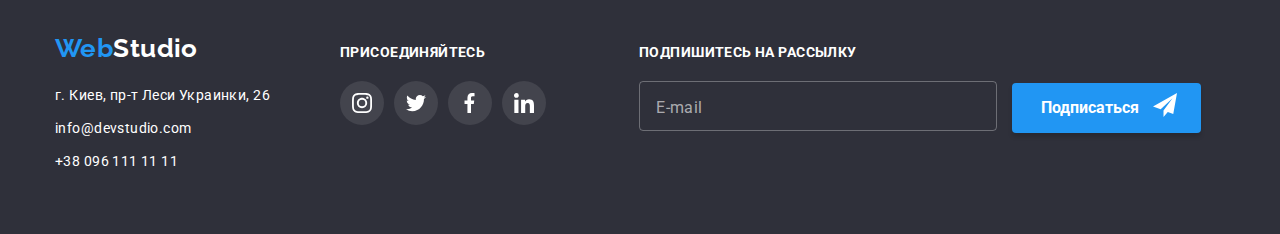
==== commit 3b286cf9: "logo error" ====
--- a/portfolio.html
+++ b/portfolio.html
@@ -454,59 +454,59 @@
         </div>
 
         <div class="footer-contacts">
-          <h3 class="footer-contacts-title">присоединяйтесь</h3>
-          <ul class="footer-contacts-list">
-            <li class="footer-icons">
-              <a
-                class="footer-contacts-link"
+          <h3 class="footer-contacts__title">присоединяйтесь</h3>
+          <ul class="footer-contacts__list">
+            <li class="footer-contacts__item">
+              <a
+                class="footer-contacts__link"
                 href=""
                 target="_blank"
                 rel="noopener noreferrer"
                 aria-label="Instagram"
               >
-                <svg class="footer-icons-img" width="20" height="20">
+                <svg class="footer-contacts__svg" width="20" height="20">
                   <use href="./images/icons.svg#icon-instagram"></use>
                 </svg>
               </a>
             </li>
 
-            <li class="footer-icons">
-              <a
-                class="footer-contacts-link"
+            <li class="footer-contacts__item">
+              <a
+                class="footer-contacts__link"
                 href=""
                 target="_blank"
                 rel="noopener noreferrer"
                 aria-label="Twitter"
               >
-                <svg class="footer-icons-img" width="20" height="20">
+                <svg class="footer-contacts__svg" width="20" height="20">
                   <use href="./images/icons.svg#icon-twitter"></use>
                 </svg>
               </a>
             </li>
 
-            <li class="footer-icons">
-              <a
-                class="footer-contacts-link"
+            <li class="footer-contacts__item">
+              <a
+                class="footer-contacts__link"
                 href=""
                 target="_blank"
                 rel="noopener noreferrer"
                 aria-label="Facebook"
               >
-                <svg class="footer-icons-img" width="20" height="20">
+                <svg class="footer-contacts__svg" width="20" height="20">
                   <use href="./images/icons.svg#icon-facebook"></use>
                 </svg>
               </a>
             </li>
 
-            <li class="footer-icons">
-              <a
-                class="footer-contacts-link"
+            <li class="footer-contacts__item">
+              <a
+                class="footer-contacts__link"
                 href=""
                 target="_blank"
                 rel="noopener noreferrer"
                 aria-label="linkedin"
               >
-                <svg class="footer-icons-img" width="20" height="20">
+                <svg class="footer-contacts__svg" width="20" height="20">
                   <use href="./images/icons.svg#icon-linkedin"></use>
                 </svg>
               </a>
--- a/css/styles.css
+++ b/css/styles.css
@@ -82,7 +82,7 @@
 
 
 /* Класс для скрытого заголовка */
-.visually-hidden {
+/* .visually-hidden {
   position: absolute;
   width: 1px;
   height: 1px;
@@ -93,7 +93,7 @@
   clip-path: inset(100%);
   clip: rect(0, 0, 0, 0);
   overflow: hidden;
-}
+} */
 
 /* .container {
   width: 1200px;
@@ -123,6 +123,7 @@
 } */
 
 /* Logo style */
+
 .logo--black {
   color: var(--black-txt-cl);
   text-decoration: none;
@@ -147,6 +148,7 @@
   line-height: 1.19;
   margin-right: 0;
 }
+
 .logo--white {
   color: var(--main-bg-cl);
   text-decoration: none;
--- a/css/main.min.css
+++ b/css/main.min.css
@@ -1 +1 @@
-:root{--main-font: Roboto, sans-serif;--secondary-font: Raleway;--light-grey-txt-cl: #757575;--dark-grey-txt-cl: #212121;--black-txt-cl: #000000;--accent-cl: #2196f3;--white-txt-cl: #ffffff;--main-bg-cl: #ffffff;--secondary-bg-cl: #2f303a;--additional-bg-cl: #f5f4fa;--header-border-cl: #ececec}body{font-family:var(--main-font);font-size:14px;letter-spacing:.03em;background-color:var(--main-bg-cl);color:var(--light-grey-txt-cl)}body.no-scroll{overflow:hidden}html{-webkit-box-sizing:border-box;box-sizing:border-box}*::after,*::before{-webkit-box-sizing:inherit;box-sizing:inherit}h1,h2,h3,h4,h5,h6,p{margin:0}img{display:block;max-width:100%;height:auto}ul{list-style:none;padding-left:0;margin:0}.links{text-decoration:none;color:inherit}.lists{list-style:none;margin:0;padding:0}.btn{font-family:inherit;font-weight:700;font-size:16px;line-height:1.88;background-color:var(--accent-cl);color:var(--main-bg-cl);border:none;cursor:pointer;letter-spacing:.06em;text-align:center;-webkit-box-shadow:0px 4px 4px rgba(0,0,0,.15);box-shadow:0px 4px 4px rgba(0,0,0,.15);border-radius:4px;padding:10px 30px}.footer-form-button{color:var(--white-txt-cl);background-color:var(--accent-cl);padding:10px 62px 10px 29px;border-radius:4px;border:none;font-family:inherit;font-weight:700;font-size:16px;line-height:1.9;font-style:normal;cursor:pointer;-webkit-box-shadow:0px 4px 4px rgba(0,0,0,.15);box-shadow:0px 4px 4px rgba(0,0,0,.15)}.modal-form-button{display:block;color:var(--white-txt-cl);background-color:var(--accent-cl);padding:10px 55px 10px 55px;border-radius:4px;border:none;font-family:inherit;font-weight:700;font-size:16px;line-height:1.9;font-style:normal;cursor:pointer;-webkit-box-shadow:0px 4px 4px rgba(0,0,0,.15);box-shadow:0px 4px 4px rgba(0,0,0,.15);width:200px;margin-left:auto;margin-right:auto}.sections{padding-top:94px;padding-bottom:94px}.doing{padding-top:0px;padding-bottom:94px}.header{border:1px solid var(--header-border-cl)}.container{width:1200px;margin-left:auto;margin-right:auto;padding-left:15px;padding-right:15px}.header__container{display:-webkit-box;display:-ms-flexbox;display:flex;-webkit-box-align:center;-ms-flex-align:center;align-items:center}.footer-container{display:-webkit-box;display:-ms-flexbox;display:flex;-webkit-box-align:baseline;-ms-flex-align:baseline;align-items:baseline}.social-contact{display:-webkit-box;display:-ms-flexbox;display:flex;-webkit-box-pack:center;-ms-flex-pack:center;justify-content:center}.social-contact__item:not(:last-child){margin-right:10px}.social-contact__link{display:-webkit-box;display:-ms-flexbox;display:flex;-webkit-box-align:center;-ms-flex-align:center;align-items:center;-webkit-box-pack:center;-ms-flex-pack:center;justify-content:center;width:44px;height:44px;background-color:var(--main-bg-cl);border-radius:50%;fill:#afb1b8;-webkit-transition-property:background-color;transition-property:background-color;-webkit-transition-duration:250ms;transition-duration:250ms;-webkit-transition-timing-function:cubic-bezier(0.4, 0, 0.2, 1);transition-timing-function:cubic-bezier(0.4, 0, 0.2, 1)}.social-contact__link:hover,.social-contact__link:focus{background-color:var(--accent-cl)}.social-contact__img{-webkit-transition-property:fill;transition-property:fill;-webkit-transition-duration:250ms;transition-duration:250ms;-webkit-transition-timing-function:cubic-bezier(0.4, 0, 0.2, 1);transition-timing-function:cubic-bezier(0.4, 0, 0.2, 1)}.social-contact__link:hover .social-contact__img,.social-contact__link:focus .social-contact__img{fill:var(--white-txt-cl)}.footer-contacts{margin-left:70px}.footer-contacts__title{font-style:normal;font-weight:700;font-size:14px;line-height:1.14;letter-spacing:.03em;text-transform:uppercase;margin-bottom:20px}.footer-contacts__list{display:-webkit-box;display:-ms-flexbox;display:flex;-webkit-box-align:center;-ms-flex-align:center;align-items:center}.footer-contacts__link{display:-webkit-box;display:-ms-flexbox;display:flex;-webkit-box-align:center;-ms-flex-align:center;align-items:center;-webkit-box-pack:center;-ms-flex-pack:center;justify-content:center;width:44px;height:44px;background-color:rgba(250,250,250,.1);border-radius:50%;fill:var(--white-txt-cl);-webkit-transition-property:background-color;transition-property:background-color;-webkit-transition-duration:250ms;transition-duration:250ms;-webkit-transition-timing-function:cubic-bezier(0.4, 0, 0.2, 1);transition-timing-function:cubic-bezier(0.4, 0, 0.2, 1)}.footer-contacts__item:not(:last-child){margin-right:10px}.footer-contacts__link:hover,.footer-contacts__link:focus{background-color:var(--accent-cl)}.header{display:-webkit-box;display:-ms-flexbox;display:flex}/*# sourceMappingURL=main.min.css.map */+:root{--main-font: Roboto, sans-serif;--secondary-font: Raleway;--light-grey-txt-cl: #757575;--dark-grey-txt-cl: #212121;--black-txt-cl: #000000;--accent-cl: #2196f3;--white-txt-cl: #ffffff;--main-bg-cl: #ffffff;--secondary-bg-cl: #2f303a;--additional-bg-cl: #f5f4fa;--header-border-cl: #ececec}.visually-hidden{position:absolute;width:1px;height:1px;margin:-1px;border:0;padding:0;white-space:nowrap;-webkit-clip-path:inset(100%);clip-path:inset(100%);clip:rect(0, 0, 0, 0);overflow:hidden}body{font-family:var(--main-font);font-size:14px;letter-spacing:.03em;background-color:var(--main-bg-cl);color:var(--light-grey-txt-cl)}body.no-scroll{overflow:hidden}html{-webkit-box-sizing:border-box;box-sizing:border-box}*::after,*::before{-webkit-box-sizing:inherit;box-sizing:inherit}h1,h2,h3,h4,h5,h6,p{margin:0}img{display:block;max-width:100%;height:auto}ul{list-style:none;padding-left:0;margin:0}.links{text-decoration:none;color:inherit}.lists{list-style:none;margin:0;padding:0}.btn{font-family:inherit;font-weight:700;font-size:16px;line-height:1.88;background-color:var(--accent-cl);color:var(--main-bg-cl);border:none;cursor:pointer;letter-spacing:.06em;text-align:center;-webkit-box-shadow:0px 4px 4px rgba(0,0,0,.15);box-shadow:0px 4px 4px rgba(0,0,0,.15);border-radius:4px;padding:10px 30px}.footer-form-button{color:var(--white-txt-cl);background-color:var(--accent-cl);padding:10px 62px 10px 29px;border-radius:4px;border:none;font-family:inherit;font-weight:700;font-size:16px;line-height:1.9;font-style:normal;cursor:pointer;-webkit-box-shadow:0px 4px 4px rgba(0,0,0,.15);box-shadow:0px 4px 4px rgba(0,0,0,.15)}.modal-form-button{display:block;color:var(--white-txt-cl);background-color:var(--accent-cl);padding:10px 55px 10px 55px;border-radius:4px;border:none;font-family:inherit;font-weight:700;font-size:16px;line-height:1.9;font-style:normal;cursor:pointer;-webkit-box-shadow:0px 4px 4px rgba(0,0,0,.15);box-shadow:0px 4px 4px rgba(0,0,0,.15);width:200px;margin-left:auto;margin-right:auto}.sections{padding-top:94px;padding-bottom:94px}.doing{padding-top:0px;padding-bottom:94px}.header{border:1px solid var(--header-border-cl)}.container{width:1200px;margin-left:auto;margin-right:auto;padding-left:15px;padding-right:15px}.header__container{display:-webkit-box;display:-ms-flexbox;display:flex;-webkit-box-align:center;-ms-flex-align:center;align-items:center}.footer-container{display:-webkit-box;display:-ms-flexbox;display:flex;-webkit-box-align:baseline;-ms-flex-align:baseline;align-items:baseline}.social-contact{display:-webkit-box;display:-ms-flexbox;display:flex;-webkit-box-pack:center;-ms-flex-pack:center;justify-content:center}.social-contact__item:not(:last-child){margin-right:10px}.social-contact__link{display:-webkit-box;display:-ms-flexbox;display:flex;-webkit-box-align:center;-ms-flex-align:center;align-items:center;-webkit-box-pack:center;-ms-flex-pack:center;justify-content:center;width:44px;height:44px;background-color:var(--main-bg-cl);border-radius:50%;fill:#afb1b8;-webkit-transition-property:background-color;transition-property:background-color;-webkit-transition-duration:250ms;transition-duration:250ms;-webkit-transition-timing-function:cubic-bezier(0.4, 0, 0.2, 1);transition-timing-function:cubic-bezier(0.4, 0, 0.2, 1)}.social-contact__link:hover,.social-contact__link:focus{background-color:var(--accent-cl)}.social-contact__img{-webkit-transition-property:fill;transition-property:fill;-webkit-transition-duration:250ms;transition-duration:250ms;-webkit-transition-timing-function:cubic-bezier(0.4, 0, 0.2, 1);transition-timing-function:cubic-bezier(0.4, 0, 0.2, 1)}.social-contact__link:hover .social-contact__img,.social-contact__link:focus .social-contact__img{fill:var(--white-txt-cl)}.footer-contacts{margin-left:70px}.footer-contacts__title{font-style:normal;font-weight:700;font-size:14px;line-height:1.14;letter-spacing:.03em;text-transform:uppercase;margin-bottom:20px}.footer-contacts__list{display:-webkit-box;display:-ms-flexbox;display:flex;-webkit-box-align:center;-ms-flex-align:center;align-items:center}.footer-contacts__link{display:-webkit-box;display:-ms-flexbox;display:flex;-webkit-box-align:center;-ms-flex-align:center;align-items:center;-webkit-box-pack:center;-ms-flex-pack:center;justify-content:center;width:44px;height:44px;background-color:rgba(250,250,250,.1);border-radius:50%;fill:var(--white-txt-cl);-webkit-transition-property:background-color;transition-property:background-color;-webkit-transition-duration:250ms;transition-duration:250ms;-webkit-transition-timing-function:cubic-bezier(0.4, 0, 0.2, 1);transition-timing-function:cubic-bezier(0.4, 0, 0.2, 1)}.footer-contacts__item:not(:last-child){margin-right:10px}.footer-contacts__link:hover,.footer-contacts__link:focus{background-color:var(--accent-cl)}.header{display:-webkit-box;display:-ms-flexbox;display:flex}/*# sourceMappingURL=main.min.css.map */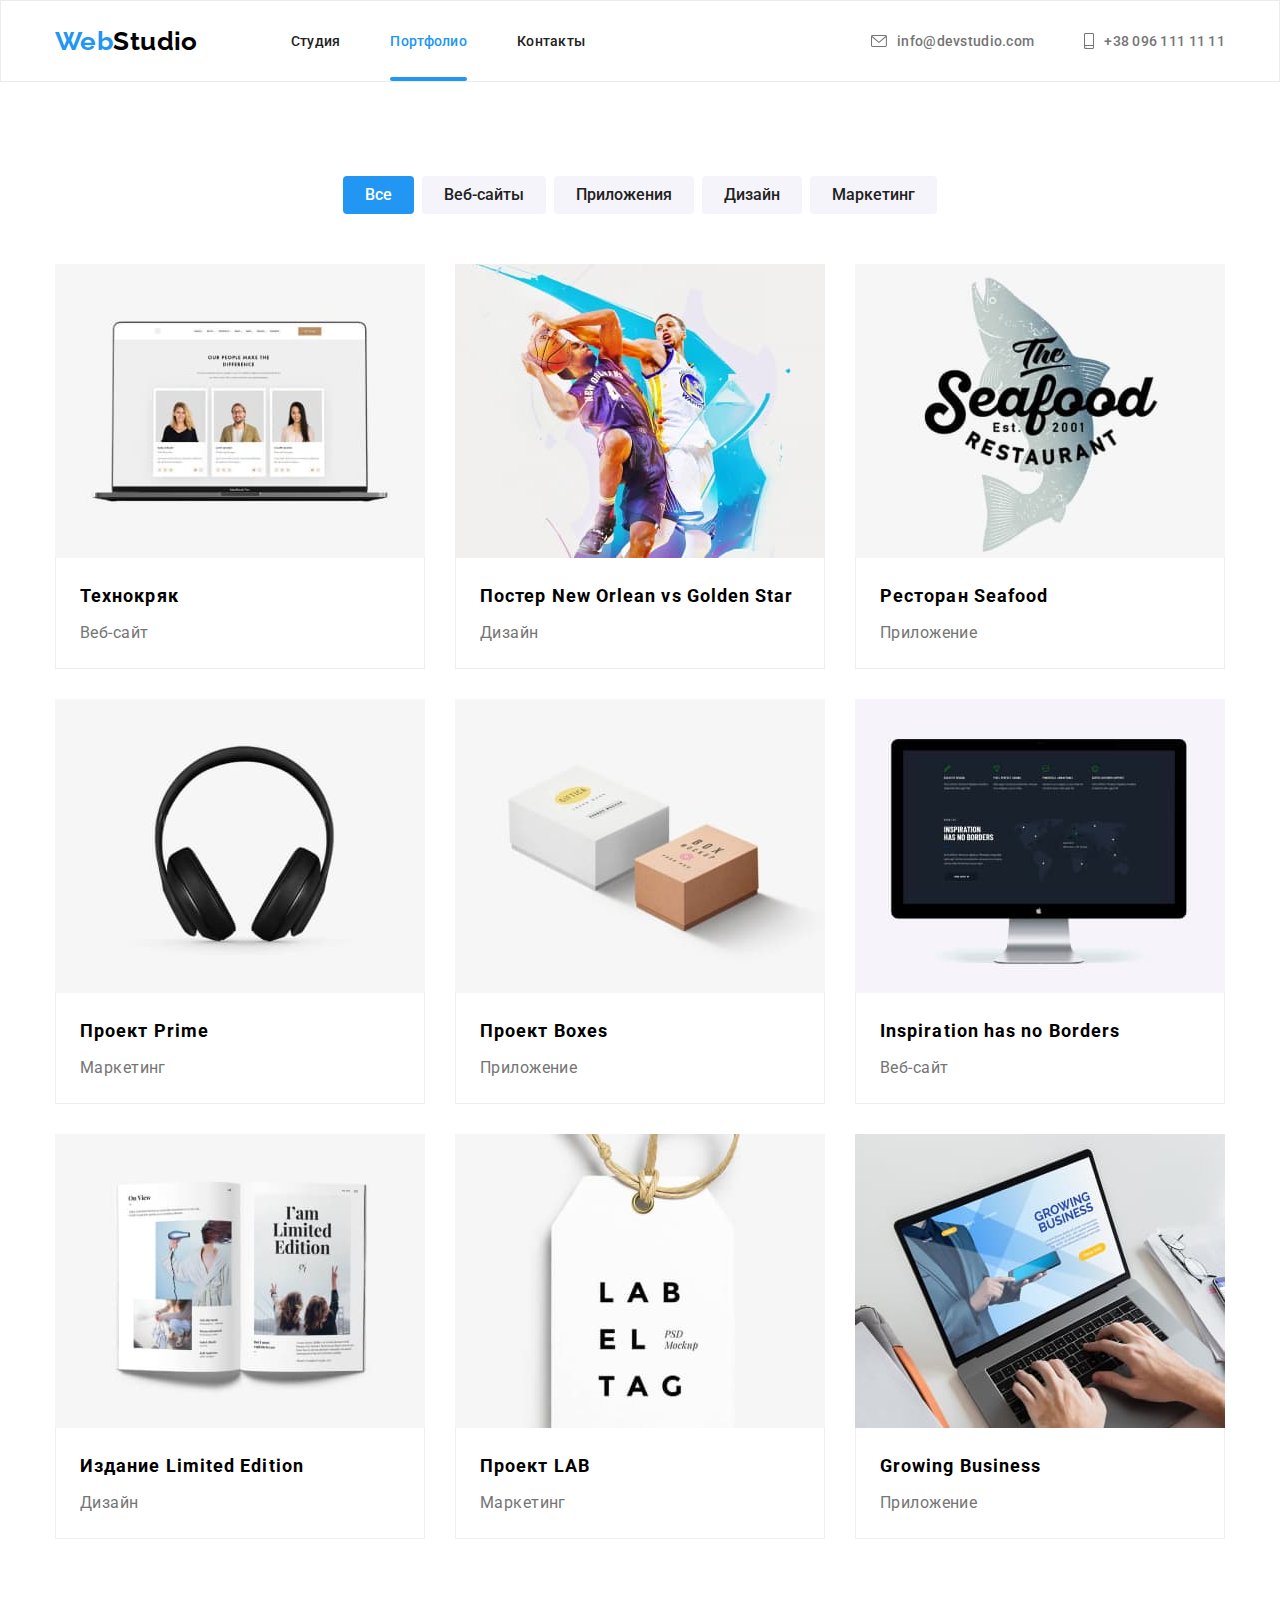
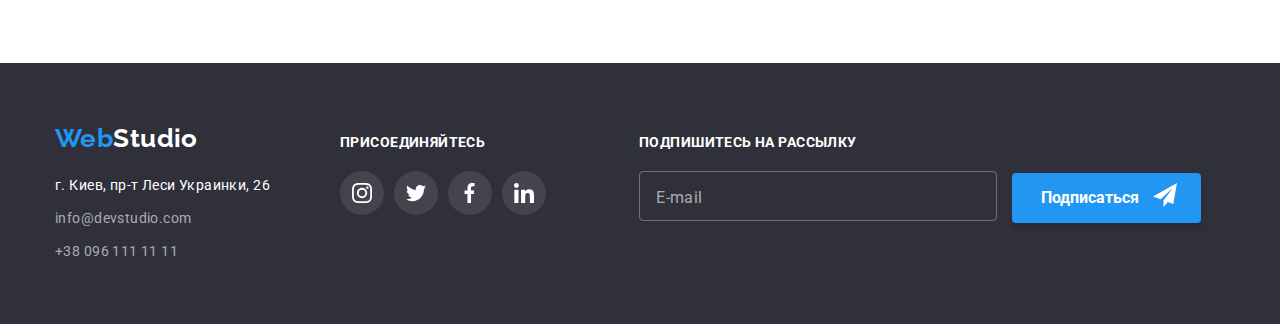
==== commit 549671cc: "delete styes.css" ====
--- a/portfolio.html
+++ b/portfolio.html
@@ -22,7 +22,6 @@
     <!-- normalize styles end -->
 
     <!-- custom styles start -->
-    <link rel="stylesheet" href="./css/styles.css" />
     <link rel="stylesheet" href="./css/main.min.css" />
     <!-- custom styles end -->
   </head>
--- a/css/main.min.css
+++ b/css/main.min.css
@@ -1 +1 @@
-:root{--main-font: Roboto, sans-serif;--secondary-font: Raleway;--light-grey-txt-cl: #757575;--dark-grey-txt-cl: #212121;--black-txt-cl: #000000;--accent-cl: #2196f3;--white-txt-cl: #ffffff;--main-bg-cl: #ffffff;--secondary-bg-cl: #2f303a;--additional-bg-cl: #f5f4fa;--header-border-cl: #ececec}.visually-hidden{position:absolute;width:1px;height:1px;margin:-1px;border:0;padding:0;white-space:nowrap;-webkit-clip-path:inset(100%);clip-path:inset(100%);clip:rect(0, 0, 0, 0);overflow:hidden}body{font-family:var(--main-font);font-size:14px;letter-spacing:.03em;background-color:var(--main-bg-cl);color:var(--light-grey-txt-cl)}body.no-scroll{overflow:hidden}html{-webkit-box-sizing:border-box;box-sizing:border-box}*::after,*::before{-webkit-box-sizing:inherit;box-sizing:inherit}h1,h2,h3,h4,h5,h6,p{margin:0}img{display:block;max-width:100%;height:auto}ul{list-style:none;padding-left:0;margin:0}.links{text-decoration:none;color:inherit}.lists{list-style:none;margin:0;padding:0}.btn{font-family:inherit;font-weight:700;font-size:16px;line-height:1.88;background-color:var(--accent-cl);color:var(--main-bg-cl);border:none;cursor:pointer;letter-spacing:.06em;text-align:center;-webkit-box-shadow:0px 4px 4px rgba(0,0,0,.15);box-shadow:0px 4px 4px rgba(0,0,0,.15);border-radius:4px;padding:10px 30px}.footer-form-button{color:var(--white-txt-cl);background-color:var(--accent-cl);padding:10px 62px 10px 29px;border-radius:4px;border:none;font-family:inherit;font-weight:700;font-size:16px;line-height:1.9;font-style:normal;cursor:pointer;-webkit-box-shadow:0px 4px 4px rgba(0,0,0,.15);box-shadow:0px 4px 4px rgba(0,0,0,.15)}.modal-form-button{display:block;color:var(--white-txt-cl);background-color:var(--accent-cl);padding:10px 55px 10px 55px;border-radius:4px;border:none;font-family:inherit;font-weight:700;font-size:16px;line-height:1.9;font-style:normal;cursor:pointer;-webkit-box-shadow:0px 4px 4px rgba(0,0,0,.15);box-shadow:0px 4px 4px rgba(0,0,0,.15);width:200px;margin-left:auto;margin-right:auto}.sections{padding-top:94px;padding-bottom:94px}.doing{padding-top:0px;padding-bottom:94px}.header{border:1px solid var(--header-border-cl)}.container{width:1200px;margin-left:auto;margin-right:auto;padding-left:15px;padding-right:15px}.header__container{display:-webkit-box;display:-ms-flexbox;display:flex;-webkit-box-align:center;-ms-flex-align:center;align-items:center}.footer-container{display:-webkit-box;display:-ms-flexbox;display:flex;-webkit-box-align:baseline;-ms-flex-align:baseline;align-items:baseline}.social-contact{display:-webkit-box;display:-ms-flexbox;display:flex;-webkit-box-pack:center;-ms-flex-pack:center;justify-content:center}.social-contact__item:not(:last-child){margin-right:10px}.social-contact__link{display:-webkit-box;display:-ms-flexbox;display:flex;-webkit-box-align:center;-ms-flex-align:center;align-items:center;-webkit-box-pack:center;-ms-flex-pack:center;justify-content:center;width:44px;height:44px;background-color:var(--main-bg-cl);border-radius:50%;fill:#afb1b8;-webkit-transition-property:background-color;transition-property:background-color;-webkit-transition-duration:250ms;transition-duration:250ms;-webkit-transition-timing-function:cubic-bezier(0.4, 0, 0.2, 1);transition-timing-function:cubic-bezier(0.4, 0, 0.2, 1)}.social-contact__link:hover,.social-contact__link:focus{background-color:var(--accent-cl)}.social-contact__img{-webkit-transition-property:fill;transition-property:fill;-webkit-transition-duration:250ms;transition-duration:250ms;-webkit-transition-timing-function:cubic-bezier(0.4, 0, 0.2, 1);transition-timing-function:cubic-bezier(0.4, 0, 0.2, 1)}.social-contact__link:hover .social-contact__img,.social-contact__link:focus .social-contact__img{fill:var(--white-txt-cl)}.footer-contacts{margin-left:70px}.footer-contacts__title{font-style:normal;font-weight:700;font-size:14px;line-height:1.14;letter-spacing:.03em;text-transform:uppercase;margin-bottom:20px}.footer-contacts__list{display:-webkit-box;display:-ms-flexbox;display:flex;-webkit-box-align:center;-ms-flex-align:center;align-items:center}.footer-contacts__link{display:-webkit-box;display:-ms-flexbox;display:flex;-webkit-box-align:center;-ms-flex-align:center;align-items:center;-webkit-box-pack:center;-ms-flex-pack:center;justify-content:center;width:44px;height:44px;background-color:rgba(250,250,250,.1);border-radius:50%;fill:var(--white-txt-cl);-webkit-transition-property:background-color;transition-property:background-color;-webkit-transition-duration:250ms;transition-duration:250ms;-webkit-transition-timing-function:cubic-bezier(0.4, 0, 0.2, 1);transition-timing-function:cubic-bezier(0.4, 0, 0.2, 1)}.footer-contacts__item:not(:last-child){margin-right:10px}.footer-contacts__link:hover,.footer-contacts__link:focus{background-color:var(--accent-cl)}.header{display:-webkit-box;display:-ms-flexbox;display:flex}/*# sourceMappingURL=main.min.css.map */+:root{--main-font: Roboto, sans-serif;--secondary-font: Raleway;--light-grey-txt-cl: #757575;--dark-grey-txt-cl: #212121;--black-txt-cl: #000000;--accent-cl: #2196f3;--white-txt-cl: #ffffff;--main-bg-cl: #ffffff;--secondary-bg-cl: #2f303a;--additional-bg-cl: #f5f4fa;--header-border-cl: #ececec}.visually-hidden{position:absolute;width:1px;height:1px;margin:-1px;border:0;padding:0;white-space:nowrap;-webkit-clip-path:inset(100%);clip-path:inset(100%);clip:rect(0, 0, 0, 0);overflow:hidden}body{font-family:var(--main-font);font-size:14px;letter-spacing:.03em;background-color:var(--main-bg-cl);color:var(--light-grey-txt-cl)}body.no-scroll{overflow:hidden}html{-webkit-box-sizing:border-box;box-sizing:border-box}*::after,*::before{-webkit-box-sizing:inherit;box-sizing:inherit}h1,h2,h3,h4,h5,h6,p{margin:0}img{display:block;max-width:100%;height:auto}ul{list-style:none;padding-left:0;margin:0}.links{text-decoration:none;color:inherit}.lists{list-style:none;margin:0;padding:0}.btn{font-family:inherit;font-weight:700;font-size:16px;line-height:1.88;background-color:var(--accent-cl);color:var(--main-bg-cl);border:none;cursor:pointer;letter-spacing:.06em;text-align:center;-webkit-box-shadow:0px 4px 4px rgba(0,0,0,.15);box-shadow:0px 4px 4px rgba(0,0,0,.15);border-radius:4px;padding:10px 30px}.footer-form-button{color:var(--white-txt-cl);background-color:var(--accent-cl);padding:10px 62px 10px 29px;border-radius:4px;border:none;font-family:inherit;font-weight:700;font-size:16px;line-height:1.9;font-style:normal;cursor:pointer;-webkit-box-shadow:0px 4px 4px rgba(0,0,0,.15);box-shadow:0px 4px 4px rgba(0,0,0,.15)}.modal-form-button{display:block;color:var(--white-txt-cl);background-color:var(--accent-cl);padding:10px 55px 10px 55px;border-radius:4px;border:none;font-family:inherit;font-weight:700;font-size:16px;line-height:1.9;font-style:normal;cursor:pointer;-webkit-box-shadow:0px 4px 4px rgba(0,0,0,.15);box-shadow:0px 4px 4px rgba(0,0,0,.15);width:200px;margin-left:auto;margin-right:auto}.sections{padding-top:94px;padding-bottom:94px}.doing{padding-top:0px;padding-bottom:94px}.header{border:1px solid var(--header-border-cl)}.container{width:1200px;margin-left:auto;margin-right:auto;padding-left:15px;padding-right:15px}.header__container{display:-webkit-box;display:-ms-flexbox;display:flex;-webkit-box-align:center;-ms-flex-align:center;align-items:center}.footer-container{display:-webkit-box;display:-ms-flexbox;display:flex;-webkit-box-align:baseline;-ms-flex-align:baseline;align-items:baseline}.social-contact{display:-webkit-box;display:-ms-flexbox;display:flex;-webkit-box-pack:center;-ms-flex-pack:center;justify-content:center}.social-contact__item:not(:last-child){margin-right:10px}.social-contact__link{display:-webkit-box;display:-ms-flexbox;display:flex;-webkit-box-align:center;-ms-flex-align:center;align-items:center;-webkit-box-pack:center;-ms-flex-pack:center;justify-content:center;width:44px;height:44px;background-color:var(--main-bg-cl);border-radius:50%;fill:#afb1b8;-webkit-transition-property:background-color;transition-property:background-color;-webkit-transition-duration:250ms;transition-duration:250ms;-webkit-transition-timing-function:cubic-bezier(0.4, 0, 0.2, 1);transition-timing-function:cubic-bezier(0.4, 0, 0.2, 1)}.social-contact__link:hover,.social-contact__link:focus{background-color:var(--accent-cl)}.social-contact__img{-webkit-transition-property:fill;transition-property:fill;-webkit-transition-duration:250ms;transition-duration:250ms;-webkit-transition-timing-function:cubic-bezier(0.4, 0, 0.2, 1);transition-timing-function:cubic-bezier(0.4, 0, 0.2, 1)}.social-contact__link:hover .social-contact__img,.social-contact__link:focus .social-contact__img{fill:var(--white-txt-cl)}.footer-contacts{margin-left:70px}.footer-contacts__title{font-style:normal;font-weight:700;font-size:14px;line-height:1.14;letter-spacing:.03em;text-transform:uppercase;margin-bottom:20px}.footer-contacts__list{display:-webkit-box;display:-ms-flexbox;display:flex;-webkit-box-align:center;-ms-flex-align:center;align-items:center}.footer-contacts__link{display:-webkit-box;display:-ms-flexbox;display:flex;-webkit-box-align:center;-ms-flex-align:center;align-items:center;-webkit-box-pack:center;-ms-flex-pack:center;justify-content:center;width:44px;height:44px;background-color:rgba(250,250,250,.1);border-radius:50%;fill:var(--white-txt-cl);-webkit-transition-property:background-color;transition-property:background-color;-webkit-transition-duration:250ms;transition-duration:250ms;-webkit-transition-timing-function:cubic-bezier(0.4, 0, 0.2, 1);transition-timing-function:cubic-bezier(0.4, 0, 0.2, 1)}.footer-contacts__item:not(:last-child){margin-right:10px}.footer-contacts__link:hover,.footer-contacts__link:focus{background-color:var(--accent-cl)}.title{font-size:36px;line-height:1.71;color:var(--dark-grey-txt-cl);text-align:center;margin-bottom:50px}.backdrop{position:fixed;top:0;left:0;width:100%;height:100%;background-color:rgba(0,0,0,.25);z-index:1000;opacity:1;visibility:visible;pointer-events:initial;-webkit-transition:opacity 250ms cubic-bezier(0.4, 0, 0.2, 1),visibility 250ms cubic-bezier(0.4, 0, 0.2, 1);transition:opacity 250ms cubic-bezier(0.4, 0, 0.2, 1),visibility 250ms cubic-bezier(0.4, 0, 0.2, 1)}.backdrop.is-hidden{opacity:0;visibility:hidden;pointer-events:none}.modal{position:absolute;padding:40px;top:50%;left:50%;-webkit-transform:translate(-50%, -50%);transform:translate(-50%, -50%);min-width:528px;min-height:581px;background-color:var(--main-bg-cl);border-radius:4px;-webkit-box-shadow:0px 4px 4px 0px rgba(0,0,0,.25);box-shadow:0px 4px 4px 0px rgba(0,0,0,.25)}.modal-close-btn{position:absolute;top:8px;right:8px;width:30px;height:30px;border-radius:50%;display:-webkit-box;display:-ms-flexbox;display:flex;-webkit-box-align:center;-ms-flex-align:center;align-items:center;-webkit-box-pack:center;-ms-flex-pack:center;justify-content:center;background-color:var(--main-bg-cl);border:1px solid rgba(0,0,0,.1);padding:0;cursor:pointer;outline:rgba(0,0,0,0);-webkit-transition-property:color;transition-property:color;-webkit-transition-duration:250ms;transition-duration:250ms;-webkit-transition-timing-function:cubic-bezier(0.4, 0, 0.2, 1);transition-timing-function:cubic-bezier(0.4, 0, 0.2, 1)}.modal-close-btn:hover,.modal-close-btn:focus{color:var(--accent-cl)}.modal-close-svg{fill:currentColor}.modal-form-title{display:block;margin-bottom:12px;text-align:center;font-weight:700;font-size:20px;line-height:1.2;color:var(--dark-grey-txt-cl)}.modal-form-text{display:block;margin-bottom:4px;font-size:12px;line-height:1.2;letter-spacing:.01em;color:var(--light-grey-txt-cl)}.modal-contact-group{display:block;padding:0;border:none;margin-bottom:10px;position:relative}.modal-contact-item{width:100%;height:40px;border:1px solid rgba(33,33,33,.2);border-radius:4px;background-color:rgba(0,0,0,0);outline:rgba(0,0,0,0);padding-right:5px;padding-left:42px;color:var(--dark-grey-txt-cl);-webkit-transition-property:border;transition-property:border;-webkit-transition-duration:250ms;transition-duration:250ms;-webkit-transition-timing-function:cubic-bezier(0.4, 0, 0.2, 1);transition-timing-function:cubic-bezier(0.4, 0, 0.2, 1)}.modal-contact-item:focus{border-color:var(--accent-cl)}.modal-contact-svg{position:absolute;left:15px;-webkit-transform:translateY(110%);transform:translateY(110%);fill:var(--dark-grey-txt-cl);-webkit-transition-property:fill;transition-property:fill;-webkit-transition-duration:250ms;transition-duration:250ms;-webkit-transition-timing-function:cubic-bezier(0.4, 0, 0.2, 1);transition-timing-function:cubic-bezier(0.4, 0, 0.2, 1)}.modal-contact-item:focus+.modal-contact-svg{fill:var(--accent-cl)}.modal-message{padding:0;margin-bottom:20px}.modal-message-item{display:block;width:100%;height:120px;border:1px solid rgba(33,33,33,.2);border-radius:4px;background-color:rgba(0,0,0,0);padding:12px 16px 12px 16px;color:var(--dark-grey-txt-cl);outline:rgba(0,0,0,0);resize:none;-webkit-transition-property:border-color;transition-property:border-color;-webkit-transition-duration:250ms;transition-duration:250ms;-webkit-transition-timing-function:cubic-bezier(0.4, 0, 0.2, 1);transition-timing-function:cubic-bezier(0.4, 0, 0.2, 1)}.modal-message-item::-webkit-input-placeholder{font-size:14px;line-height:1.1;letter-spacing:.01em;color:rgba(117,117,117,.5)}.modal-message-item::-moz-placeholder{font-size:14px;line-height:1.1;letter-spacing:.01em;color:rgba(117,117,117,.5)}.modal-message-item:-ms-input-placeholder{font-size:14px;line-height:1.1;letter-spacing:.01em;color:rgba(117,117,117,.5)}.modal-message-item::-ms-input-placeholder{font-size:14px;line-height:1.1;letter-spacing:.01em;color:rgba(117,117,117,.5)}.modal-message-item::placeholder{font-size:14px;line-height:1.1;letter-spacing:.01em;color:rgba(117,117,117,.5)}.modal-message-item:focus{border-color:var(--accent-cl)}.form-checkbox{display:-webkit-box;display:-ms-flexbox;display:flex;-webkit-box-pack:center;-ms-flex-pack:center;justify-content:center;-webkit-box-align:center;-ms-flex-align:center;align-items:center;margin-bottom:30px}.form-checkbox-agreement{font-size:14px;line-height:1.71;color:var(--light-grey-txt-cl);-webkit-user-select:none;-moz-user-select:none;-ms-user-select:none;user-select:none}.form-checkbox-link{font-family:inherit;font-size:14px;line-height:1.71;-webkit-text-decoration-line:underline;text-decoration-line:underline;color:var(--accent-cl)}.form-checkbox-custom-checkbox{outline:2px solid var(--dark-grey-txt-cl);outline-offset:-2px;border-radius:2px;width:16px;height:15px;margin-right:7px;-webkit-transition-property:background-color,outline-color;transition-property:background-color,outline-color;-webkit-transition-duration:250ms;transition-duration:250ms;-webkit-transition-timing-function:cubic-bezier(0.4, 0, 0.2, 1);transition-timing-function:cubic-bezier(0.4, 0, 0.2, 1)}.form-checkbox-icon{fill:var(--white-txt-cl)}.form-checkbox-input:checked+.form-checkbox-custom-checkbox{background-color:var(--accent-cl);outline-color:var(--accent-cl)}.footer-form{margin-left:93px}.footer-mail-title{margin-bottom:20px;line-height:1.14;font-size:14px;text-transform:uppercase;letter-spacing:.03em;color:var(--white-txt-cl)}.footer-form-group{display:-webkit-box;display:-ms-flexbox;display:flex;-webkit-box-align:center;-ms-flex-align:center;align-items:center;-webkit-box-pack:center;-ms-flex-pack:center;justify-content:center}.footer-input-field{background-color:rgba(0,0,0,0);border:1px solid rgba(255,255,255,.3);border-radius:4px;width:358px;height:50px;padding-left:16px;margin-right:12px;outline:rgba(0,0,0,0);color:var(--white-txt-cl);font-style:normal;line-height:1.71;font-family:inherit;font-size:18px;-webkit-transition-property:border;transition-property:border;-webkit-transition-duration:250ms;transition-duration:250ms;-webkit-transition-timing-function:cubic-bezier(0.4, 0, 0.2, 1);transition-timing-function:cubic-bezier(0.4, 0, 0.2, 1)}.footer-input-field::-webkit-input-placeholder{font-size:16px;line-height:1.25;letter-spacing:.03em;color:rgba(255,255,255,.6)}.footer-input-field::-moz-placeholder{font-size:16px;line-height:1.25;letter-spacing:.03em;color:rgba(255,255,255,.6)}.footer-input-field:-ms-input-placeholder{font-size:16px;line-height:1.25;letter-spacing:.03em;color:rgba(255,255,255,.6)}.footer-input-field::-ms-input-placeholder{font-size:16px;line-height:1.25;letter-spacing:.03em;color:rgba(255,255,255,.6)}.footer-input-field::placeholder{font-size:16px;line-height:1.25;letter-spacing:.03em;color:rgba(255,255,255,.6)}.footer-input-field:focus{border-color:var(--accent-cl)}.footer-field-group{position:relative}.send-img{position:absolute;top:0;-webkit-transform:translateY(50%);transform:translateY(50%);right:24px;fill:var(--white-txt-cl)}.header{border:1px solid var(--header-border-cl)}.logo--black{color:var(--black-txt-cl);text-decoration:none;font-family:Raleway;font-weight:700;font-size:26px;line-height:1.19;word-spacing:1px}.nav__logo{margin-left:0;margin-right:93px}.logo{color:var(--accent-cl);text-decoration:none;font-family:Raleway;font-weight:700;font-size:26px;line-height:1.19;margin-right:0}.logo--white{color:var(--main-bg-cl);text-decoration:none;font-family:Raleway;font-weight:700;font-size:26px;line-height:1.19;display:inline-block}.footer__logo{margin-bottom:20px}.nav__link{position:relative;padding-top:32px;padding-bottom:32px;color:var(--dark-grey-txt-cl);font-weight:500;line-height:1.17;letter-spacing:.02em;display:block;-webkit-transition-property:color;transition-property:color;-webkit-transition-duration:250ms;transition-duration:250ms;-webkit-transition-timing-function:cubic-bezier(0.4, 0, 0.2, 1);transition-timing-function:cubic-bezier(0.4, 0, 0.2, 1)}.nav{display:-webkit-box;display:-ms-flexbox;display:flex;-webkit-box-align:center;-ms-flex-align:center;align-items:center}.nav__link:hover,.nav__link:focus{color:var(--accent-cl)}.nav__link--current{color:var(--accent-cl)}.nav__link--current::after{content:"";position:absolute;bottom:0;left:0;width:100%;height:4px;background-color:var(--accent-cl);border-radius:2px}.nav__list{display:-webkit-box;display:-ms-flexbox;display:flex;padding-left:0}.nav__item:not(:last-child){margin-right:50px}.contact{display:-webkit-box;display:-ms-flexbox;display:flex;padding-left:0;margin-left:auto}.contact__list:not(:last-child){margin-right:50px}.contact__item{font-weight:500;color:var(--light-grey-txt-cl);line-height:1.17;letter-spacing:.02em;padding-top:32px;padding-bottom:32px;display:-webkit-box;display:-ms-flexbox;display:flex;-webkit-box-align:center;-ms-flex-align:center;align-items:center;-webkit-transition-property:color;transition-property:color;-webkit-transition-duration:250ms;transition-duration:250ms;-webkit-transition-timing-function:cubic-bezier(0.4, 0, 0.2, 1);transition-timing-function:cubic-bezier(0.4, 0, 0.2, 1)}.contact__item:hover,.contact__item:focus{color:var(--accent-cl)}.contact__icon{fill:currentColor;margin-right:10px}.hero{text-align:center;padding-top:200px;padding-bottom:200px;max-width:1600px;margin-right:auto;margin-left:auto;background-color:var(--secondary-bg-cl);background-image:-webkit-gradient(linear, left top, right top, from(rgba(47, 48, 58, 0.4)), to(rgba(47, 48, 58, 0.4))),url(../images/bagraund.jpg);background-image:linear-gradient(to right, rgba(47, 48, 58, 0.4), rgba(47, 48, 58, 0.4)),url(../images/bagraund.jpg);background-repeat:no-repeat;background-size:cover;background-position:center}.hero__title{font-weight:900;font-size:44px;line-height:1.36;color:var(--main-bg-cl);text-transform:uppercase;letter-spacing:.06em;text-align:center;margin-bottom:30px;width:696px;margin-left:auto;margin-right:auto}.benefits__list{display:-webkit-box;display:-ms-flexbox;display:flex;-webkit-box-align:center;-ms-flex-align:center;align-items:center}.benefits__item{width:270px}.benefits__item:not(:last-child){margin-right:30px}.benefits__title{font-size:14px;line-height:1.17;color:var(--dark-grey-txt-cl);text-transform:uppercase}.benefits__text{margin-top:10px;line-height:1.71}.benefits__wraper{width:270px;height:120px;background-color:#f5f4fa;margin-bottom:30px;display:-webkit-box;display:-ms-flexbox;display:flex;-webkit-box-align:center;-ms-flex-align:center;align-items:center;-webkit-box-pack:center;-ms-flex-pack:center;justify-content:center}.doing__list{display:-webkit-box;display:-ms-flexbox;display:flex;margin-left:0;padding-left:0}.doing__item:not(:last-child){margin-right:30px}.doing__item{position:relative}.doing-overlay{position:absolute;bottom:0;right:0;background-color:rgba(47,48,58,.8);width:100%;height:70px;-webkit-backdrop-filter:blur(3px);backdrop-filter:blur(3px);display:-webkit-box;display:-ms-flexbox;display:flex;-webkit-box-align:center;-ms-flex-align:center;align-items:center;-webkit-box-pack:center;-ms-flex-pack:center;justify-content:center}.doing-overlay__text{font-weight:700;font-size:14px;line-height:1.1;text-align:center;text-transform:uppercase;color:var(--white-txt-cl);padding:27px 82px}.team{background-color:var(--additional-bg-cl)}.team__list{display:-webkit-box;display:-ms-flexbox;display:flex;text-align:center;padding-left:0}.team__item{position:relative}.team__item:not(:last-child){margin-right:30px}.team__title{font-weight:500;font-size:16px;line-height:1.17;color:var(--dark-grey-txt-cl);margin-bottom:10px}.team__text{font-size:16px;line-height:1.17;margin-bottom:16px}.team__box{padding-top:30px;padding-bottom:30px}.team--shadow{-webkit-box-shadow:0px 1px 3px rgba(0,0,0,.12),0px 1px 1px rgba(0,0,0,.14),0px 2px 1px rgba(0,0,0,.2);box-shadow:0px 1px 3px rgba(0,0,0,.12),0px 1px 1px rgba(0,0,0,.14),0px 2px 1px rgba(0,0,0,.2);border-radius:0px 0px 4px 4px;background-color:var(--main-bg-cl)}.clients__list{display:-webkit-box;display:-ms-flexbox;display:flex;-webkit-box-pack:center;-ms-flex-pack:center;justify-content:center}.clients__item{display:-webkit-box;display:-ms-flexbox;display:flex}.clients__item:not(:last-child){margin-right:30px}.clients__link{display:-webkit-box;display:-ms-flexbox;display:flex;-webkit-box-align:center;-ms-flex-align:center;align-items:center;-webkit-box-pack:center;-ms-flex-pack:center;justify-content:center;width:170px;height:92px;border:1px solid #afb1b8;border-radius:4%;cursor:pointer;color:#afb1b8;-webkit-transition-property:color,border-color;transition-property:color,border-color;-webkit-transition-duration:250ms;transition-duration:250ms;-webkit-transition-timing-function:cubic-bezier(0.4, 0, 0.2, 1);transition-timing-function:cubic-bezier(0.4, 0, 0.2, 1)}.clients__icon{fill:currentColor}.clients__link:hover,.clients__link:focus{border-color:var(--accent-cl);color:var(--accent-cl)}.footer{background-color:var(--secondary-bg-cl);color:var(--main-bg-cl);padding-top:60px;padding-bottom:60px}.address{font-style:normal;line-height:1.71;color:var(--white-txt-cl)}.footer-list:not(:last-child){margin-bottom:9px}.footer-link{font-style:normal;line-height:1.71;color:rgba(255,255,255,.6);-webkit-transition-property:color;transition-property:color;-webkit-transition-duration:250ms;transition-duration:250ms;-webkit-transition-timing-function:cubic-bezier(0.4, 0, 0.2, 1);transition-timing-function:cubic-bezier(0.4, 0, 0.2, 1)}.footer-link:hover,.footer-link:focus{color:var(--accent-cl)}.menu{text-decoration:none;list-style:none;display:-webkit-box;display:-ms-flexbox;display:flex;-webkit-box-pack:center;-ms-flex-pack:center;justify-content:center;padding-left:0px;margin-top:0;margin-bottom:50px}.menu__button{color:var(--dark-grey-txt-cl);background-color:var(--additional-bg-cl);padding:6px 22px;line-height:1.6;border-radius:4px;border:none;font-family:inherit;font-weight:500;font-size:16px;cursor:pointer;-webkit-transition-property:color,background-color,-webkit-box-shadow;transition-property:color,background-color,-webkit-box-shadow;transition-property:color,background-color,box-shadow;transition-property:color,background-color,box-shadow,-webkit-box-shadow;-webkit-transition-duration:250ms;transition-duration:250ms;-webkit-transition-timing-function:cubic-bezier(0.4, 0, 0.2, 1);transition-timing-function:cubic-bezier(0.4, 0, 0.2, 1)}.menu__item:not(:last-child){margin-right:8px}.menu__button:hover,.menu__button:focus{background-color:var(--accent-cl);color:var(--white-txt-cl);-webkit-box-shadow:0px 4px 4px rgba(0,0,0,.25);box-shadow:0px 4px 4px rgba(0,0,0,.25)}.menu__button--active{background-color:var(--accent-cl);color:var(--white-txt-cl)}.portfolio{display:-webkit-box;display:-ms-flexbox;display:flex;-ms-flex-wrap:wrap;flex-wrap:wrap;padding-left:0}.portfolio__item{margin-right:30px;margin-bottom:30px}.portfolio__item:nth-child(3n+3){margin-right:0}.overlay{position:relative;overflow:hidden}.overlay:hover .overlay__box{-webkit-transform:translateY(0);transform:translateY(0)}.overlay__box{position:absolute;top:0;left:0;-webkit-transform:translateY(139%);transform:translateY(139%);-webkit-transition-duration:250ms;transition-duration:250ms;-webkit-transition-timing-function:cubic-bezier(0.4, 0, 0.2, 1);transition-timing-function:cubic-bezier(0.4, 0, 0.2, 1);-webkit-backdrop-filter:blur(3px);backdrop-filter:blur(3px);display:-webkit-box;display:-ms-flexbox;display:flex;-webkit-box-align:center;-ms-flex-align:center;align-items:center;-webkit-box-pack:center;-ms-flex-pack:center;justify-content:center;width:370px;height:294px;background-color:rgba(33,150,243,.9)}.overlay__desc{color:var(--white-txt-cl);font-size:18px;line-height:1.6;padding:63px 24px}.portfolio__link{display:block;-webkit-transition-property:-webkit-box-shadow;transition-property:-webkit-box-shadow;transition-property:box-shadow;transition-property:box-shadow, -webkit-box-shadow;-webkit-transition-duration:250ms;transition-duration:250ms;-webkit-transition-timing-function:cubic-bezier(0.4, 0, 0.2, 1);transition-timing-function:cubic-bezier(0.4, 0, 0.2, 1)}.portfolio__link:hover{-webkit-box-shadow:0px 1px 1px rgba(0,0,0,.12),0px 4px 4px rgba(0,0,0,.06),1px 4px 6px rgba(0,0,0,.16);box-shadow:0px 1px 1px rgba(0,0,0,.12),0px 4px 4px rgba(0,0,0,.06),1px 4px 6px rgba(0,0,0,.16)}.portfolio__wraper{border-top:none;border-right:1px solid #eee;border-left:1px solid #eee;border-bottom:1px solid #eee;padding:20px 24px}.portfolio__title{font-size:18px;line-height:2;color:var(--black-txt-cl);letter-spacing:.06em;margin-bottom:4px}.portfolio__text{font-size:16px;line-height:1.88}/*# sourceMappingURL=main.min.css.map */